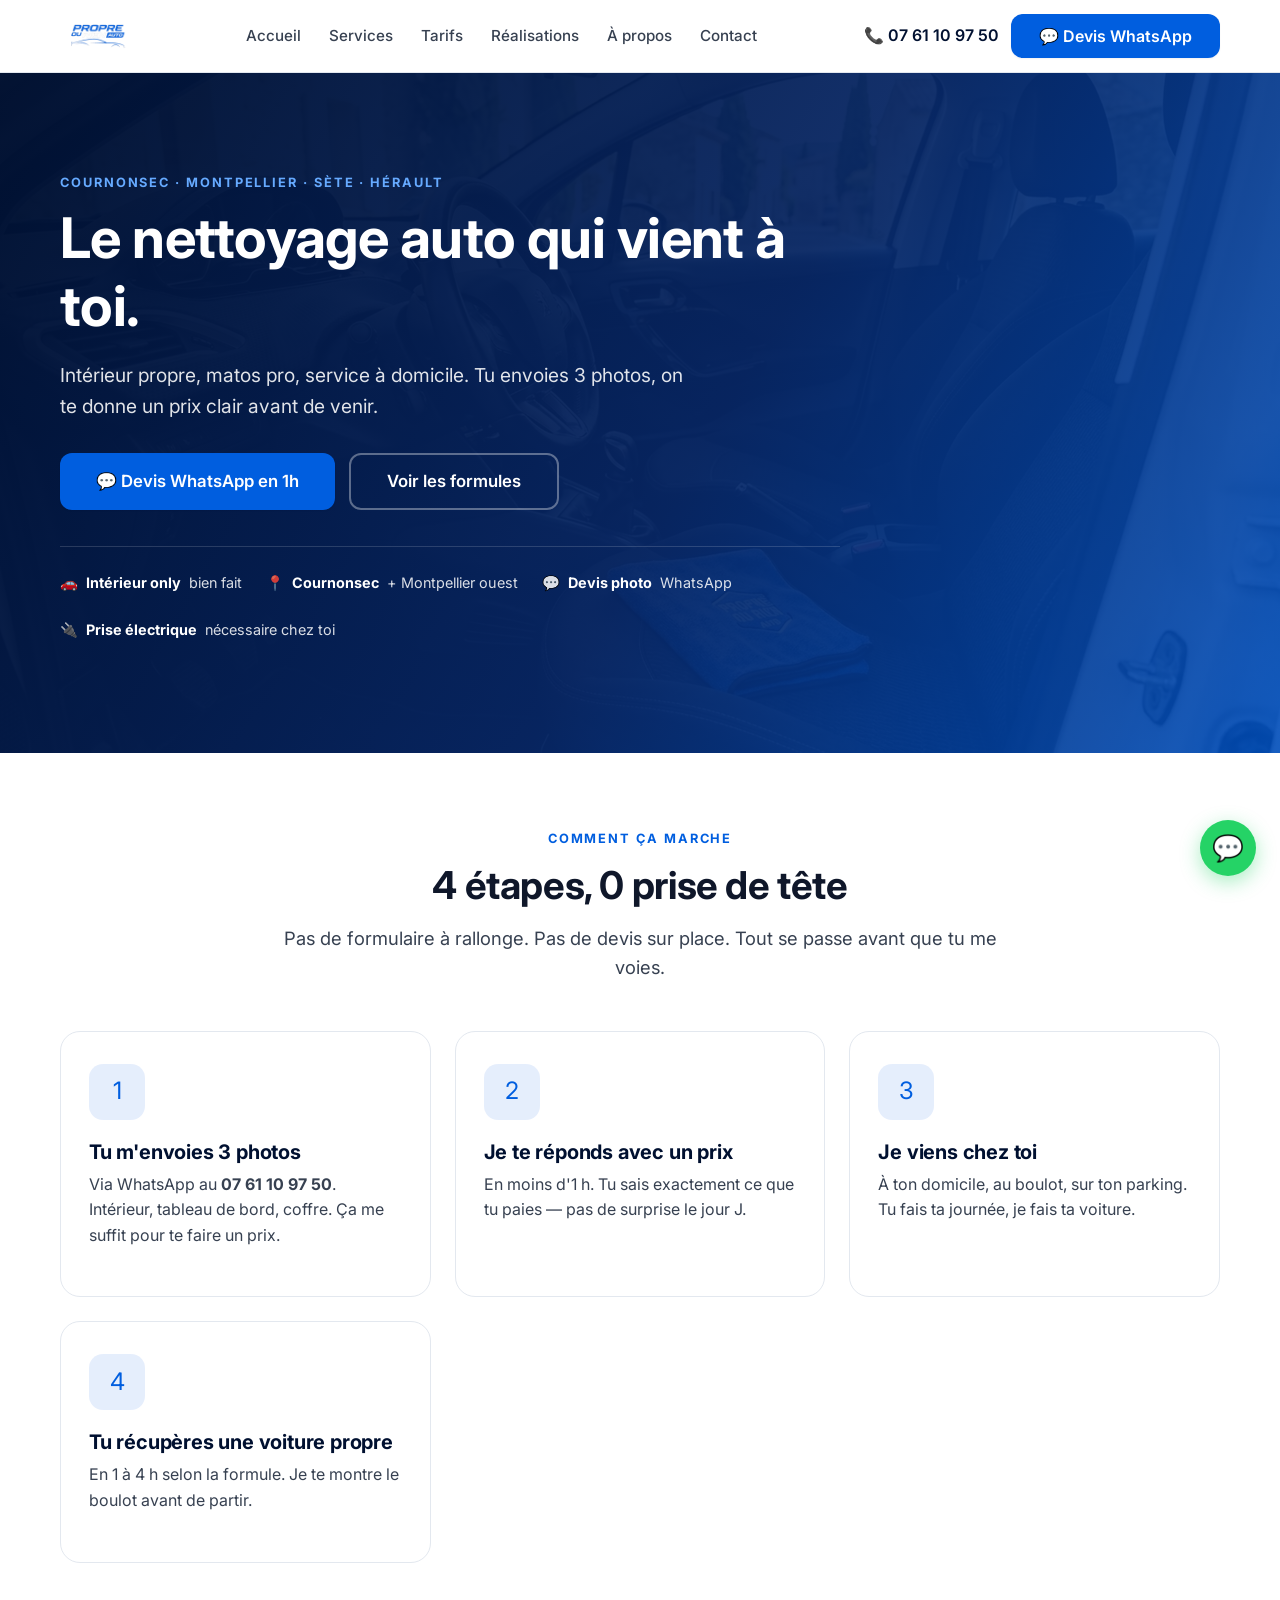
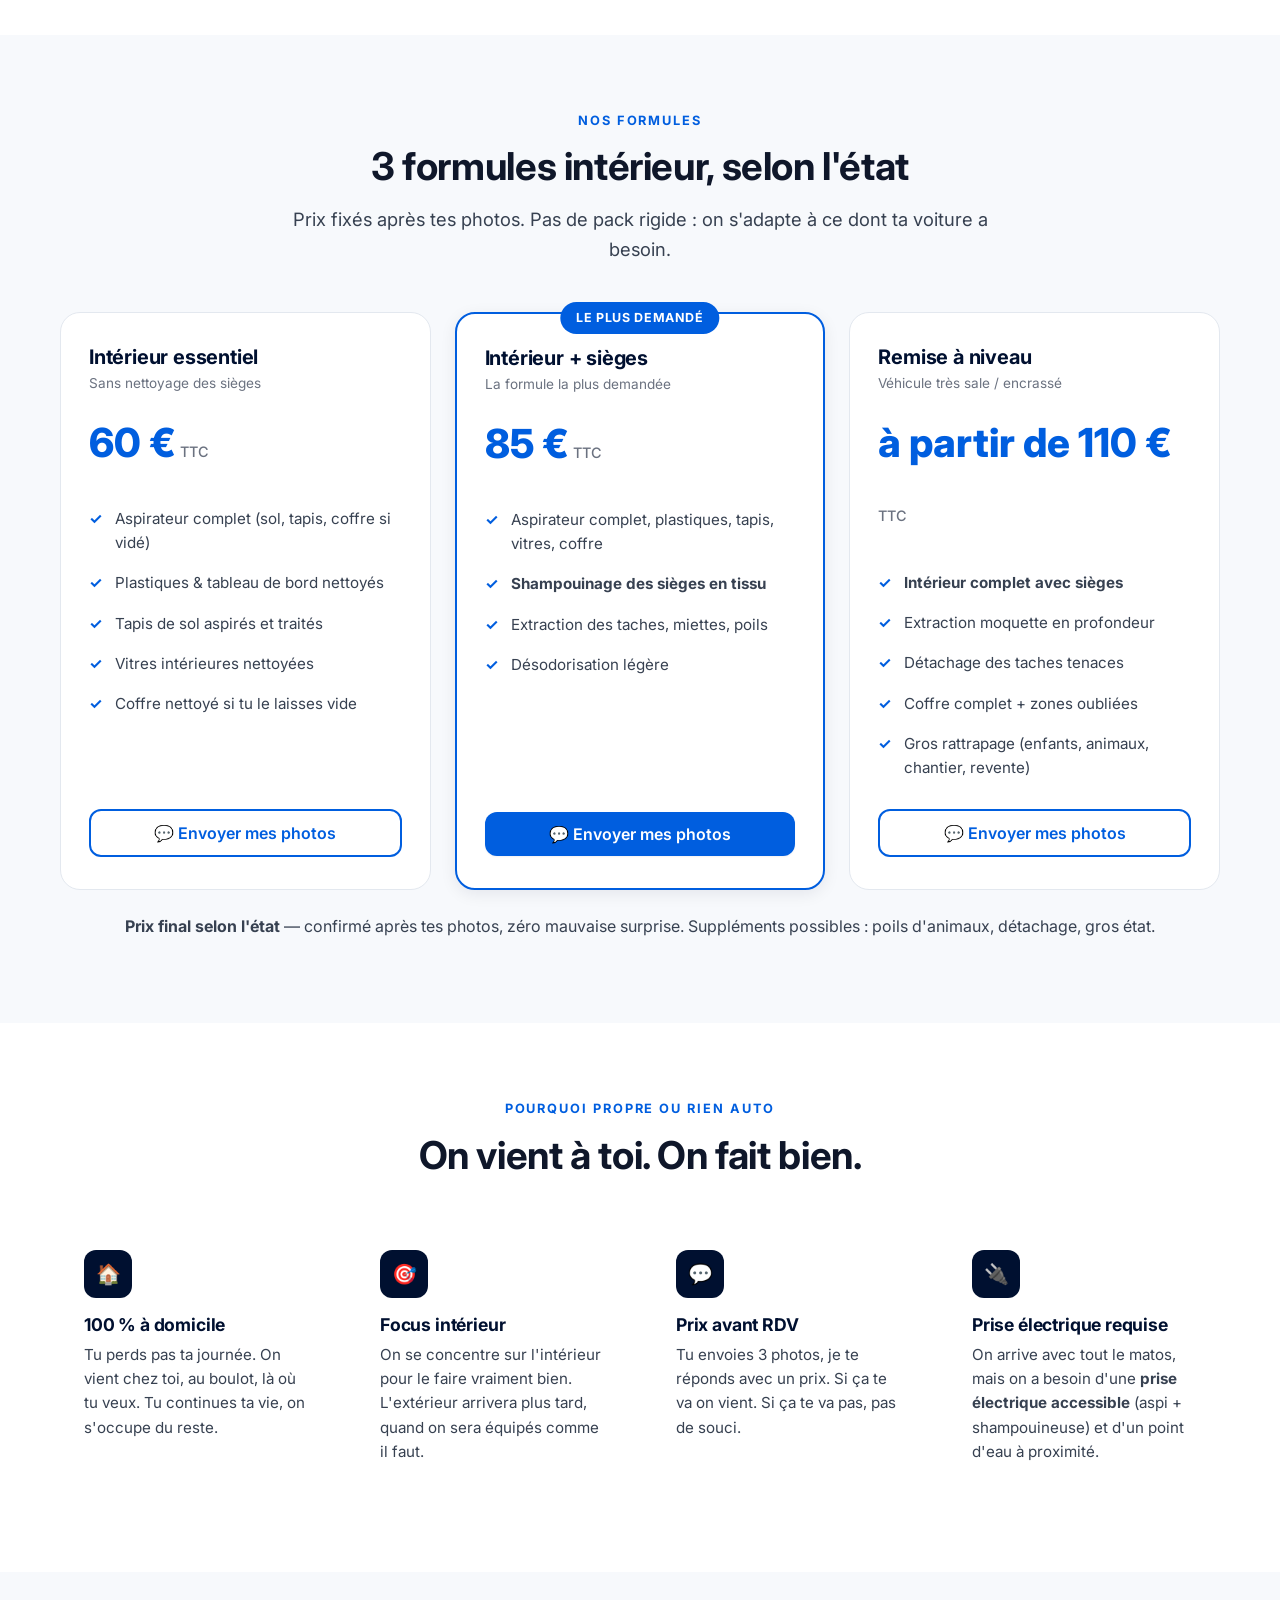
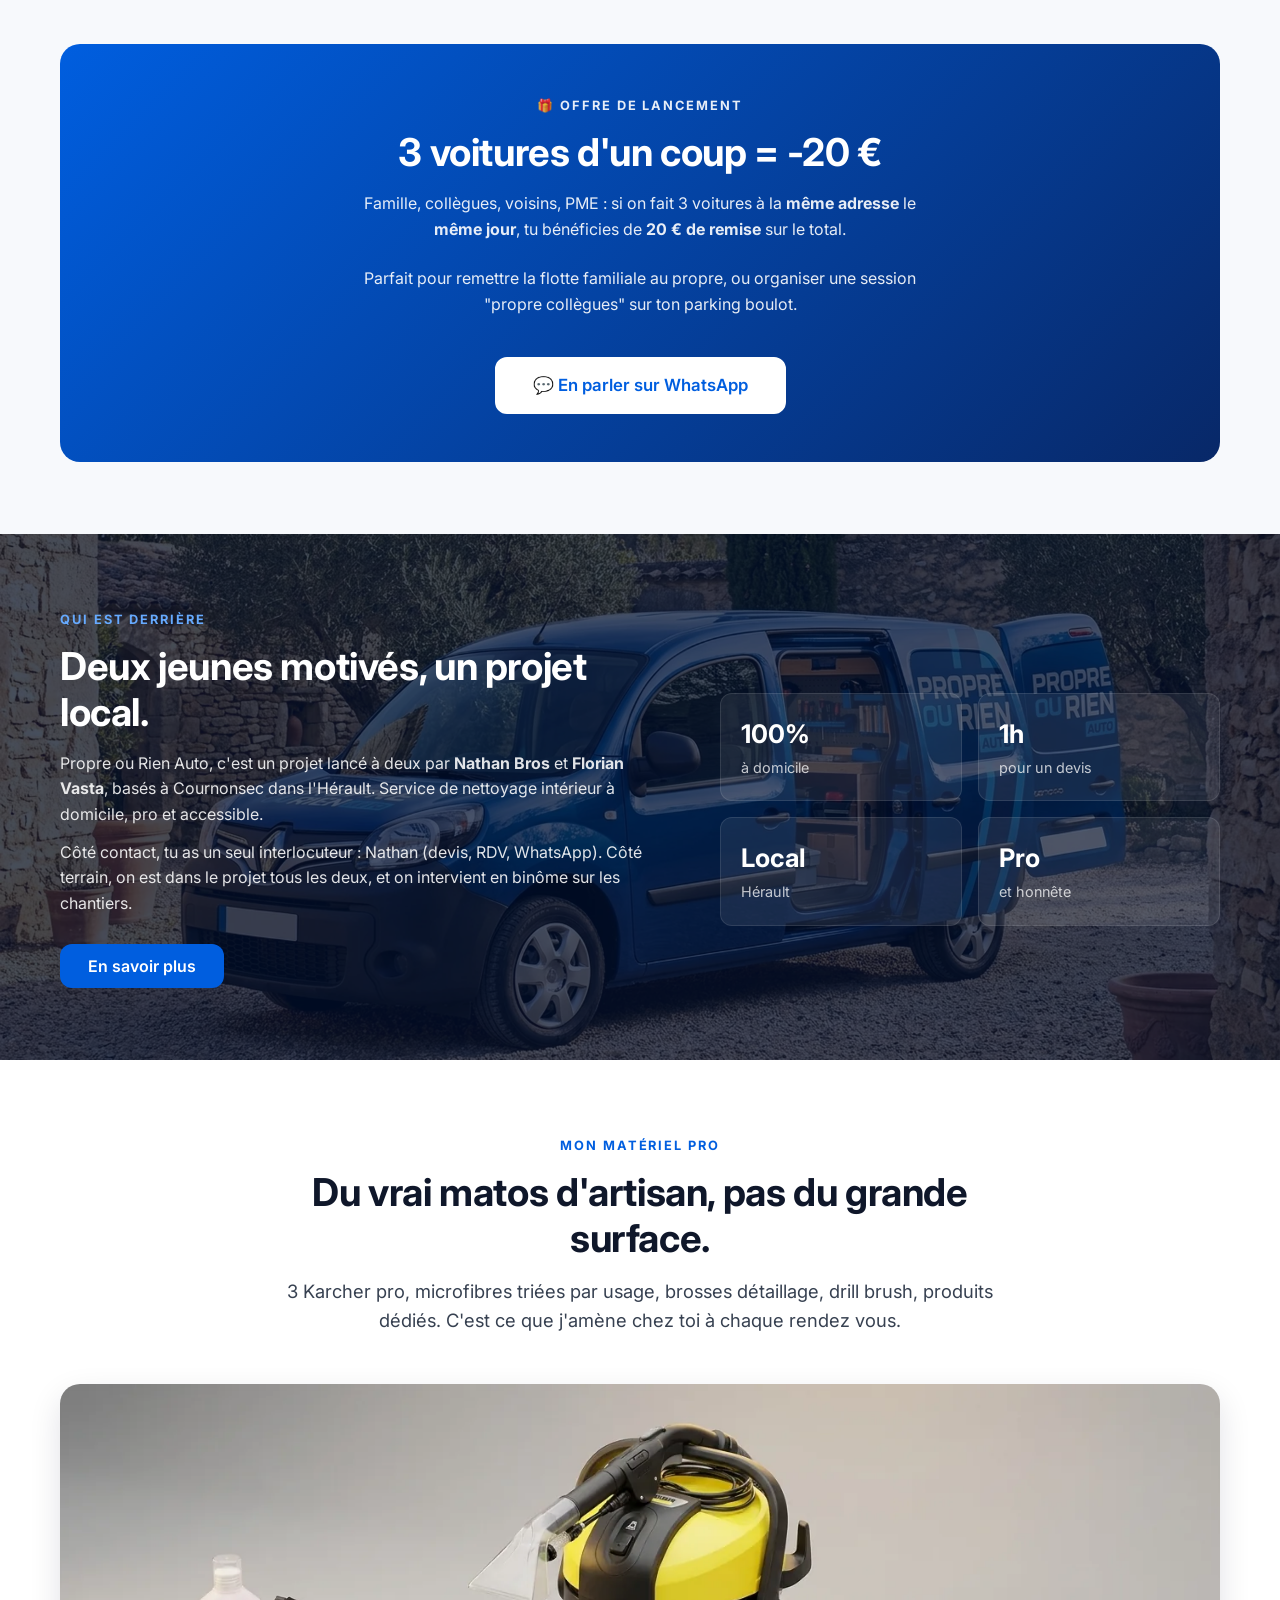
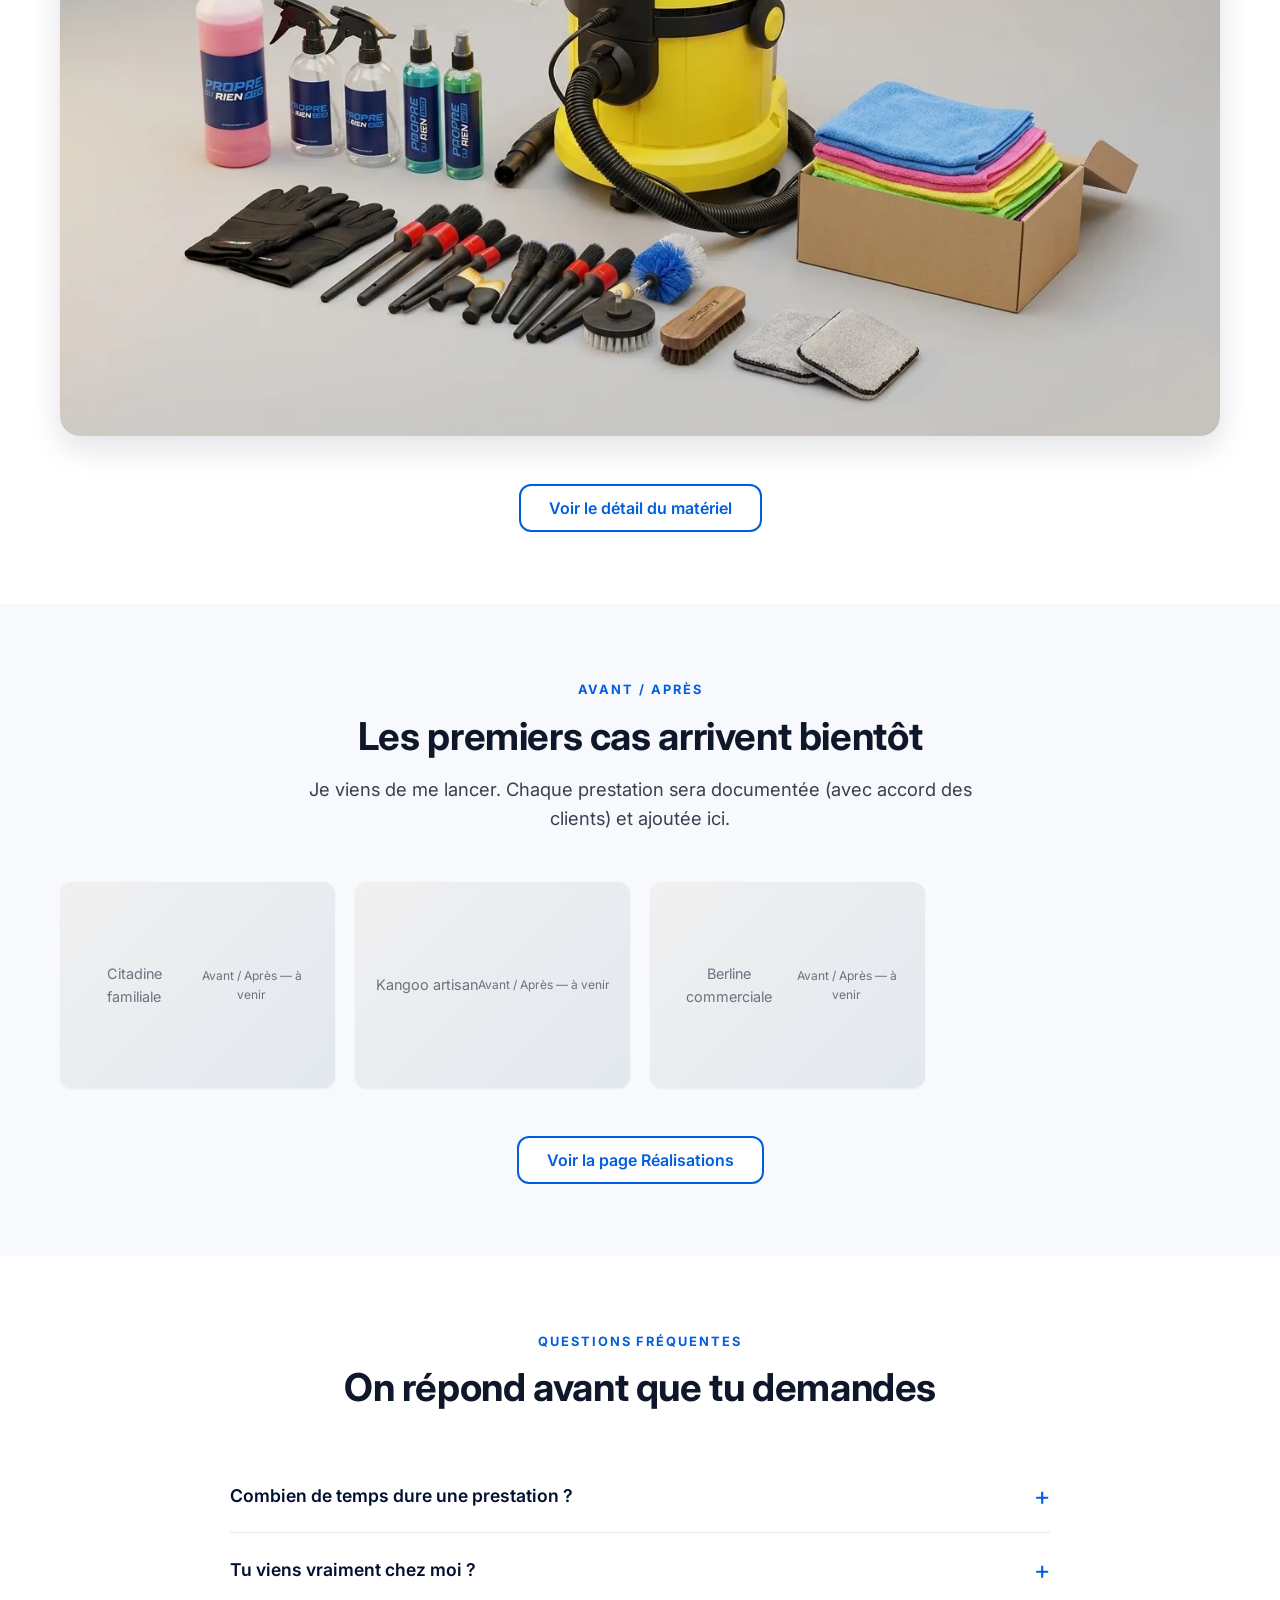
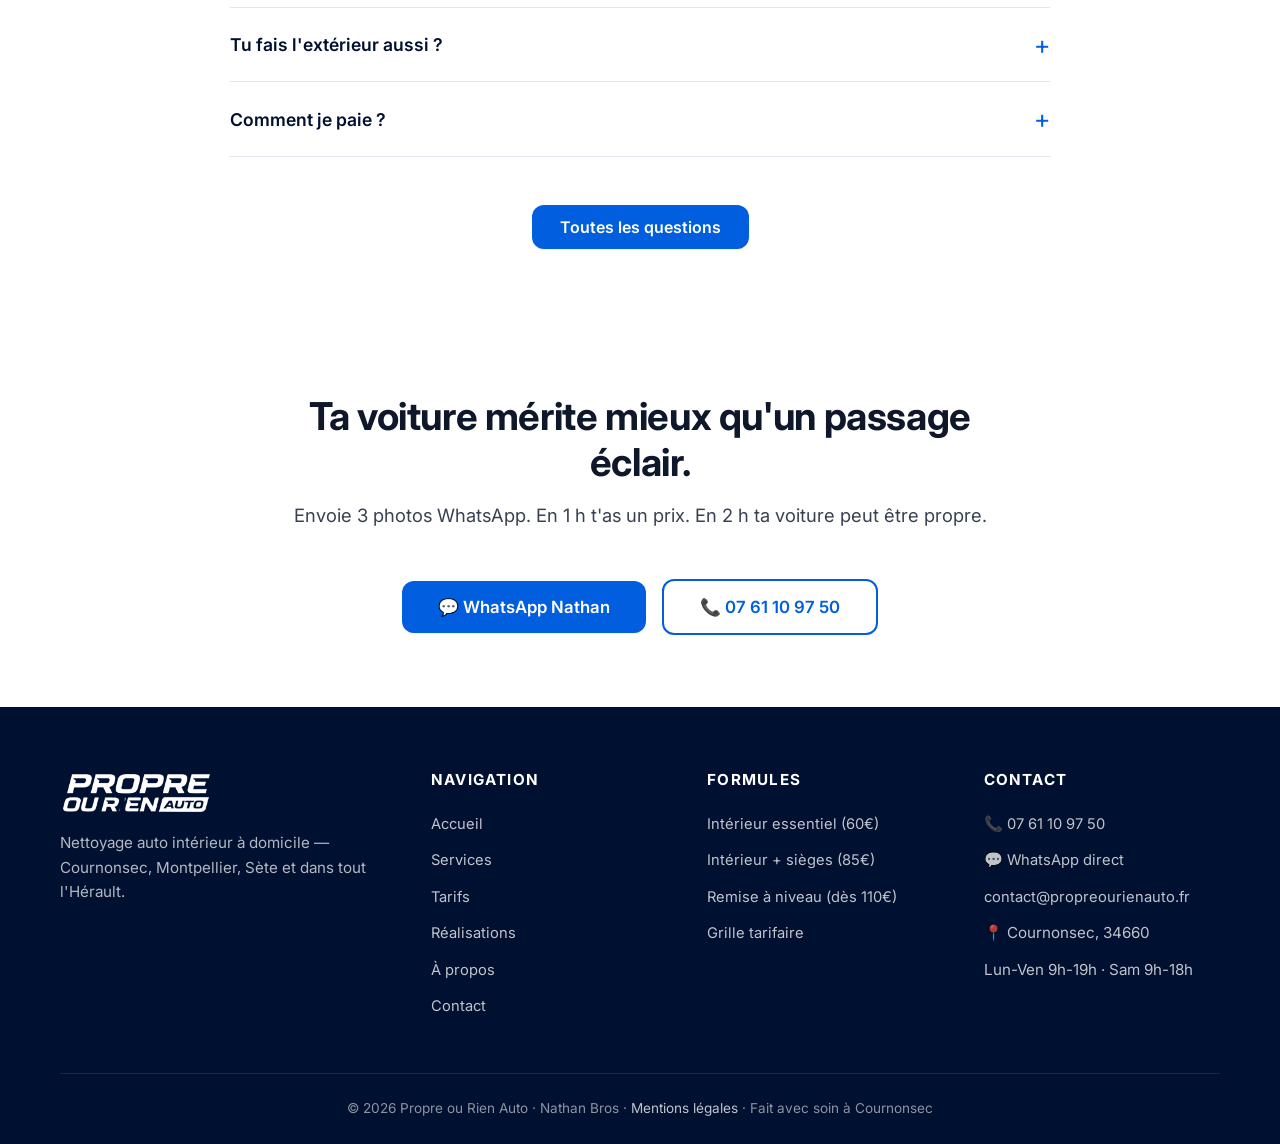
==== index.html @ 58a5fe44 "feat(materiel): batch matériel pro Nathan + 2 stories TIER 7 - 7 photos studio matériel (Karcher x3 " ====
<!doctype html>
<html lang="fr">
<head>
  <meta charset="utf-8" />
  <meta name="viewport" content="width=device-width, initial-scale=1" />
  <title>Propre ou Rien Auto | Nettoyage auto à domicile · Cournonsec, Montpellier, Sète, Hérault</title>
  <meta name="description" content="Nettoyage auto intérieur à domicile à Cournonsec, Montpellier, Sète et dans tout l'Hérault. Devis WhatsApp en 1h, prix clair avant RDV." />
  <meta name="keywords" content="nettoyage auto à domicile Montpellier, nettoyage voiture Cournonsec, nettoyage intérieur voiture Hérault, pressing auto Montpellier 34, detailing intérieur domicile" />
  <meta name="robots" content="index, follow, max-image-preview:large, max-snippet:-1" />
  <meta name="theme-color" content="#005EDF" />

  <meta property="og:title" content="Propre ou Rien Auto — Le nettoyage auto qui vient à toi | Montpellier & Hérault" />
  <meta property="og:description" content="Nettoyage intérieur pro à domicile. Devis WhatsApp en 1h. Cournonsec, Montpellier, Sète, Hérault." />
  <meta property="og:type" content="website" />
  <meta property="og:url" content="https://propreourienauto.fr" />
  <meta property="og:locale" content="fr_FR" />
  <meta property="og:site_name" content="Propre ou Rien Auto" />
  <meta property="og:image" content="https://propreourienauto.fr/assets/img/hero-01-interieur.jpg" />
  <meta property="og:image:width" content="1920" />
  <meta property="og:image:height" content="1080" />
  <meta name="twitter:card" content="summary_large_image" />

  <link rel="canonical" href="https://propreourienauto.fr/" />
  <link rel="icon" type="image/x-icon" href="/assets/favicon/favicon.ico" />
  <link rel="icon" type="image/png" sizes="32x32" href="/assets/favicon/favicon-32x32.png" />
  <link rel="icon" type="image/png" sizes="192x192" href="/assets/favicon/favicon-192x192.png" />
  <link rel="apple-touch-icon" sizes="180x180" href="/assets/favicon/apple-touch-icon.png" />
  <link rel="preconnect" href="https://fonts.googleapis.com">
  <link rel="preconnect" href="https://fonts.gstatic.com" crossorigin>
  <link href="https://fonts.googleapis.com/css2?family=Inter:wght@400;500;600;700;800&display=swap" rel="stylesheet">
  <link rel="stylesheet" href="/assets/css/styles.css" />

  <script type="application/ld+json">
  {
    "@context": "https://schema.org",
    "@type": "AutomotiveBusiness",
    "@id": "https://propreourienauto.fr/#business",
    "name": "Propre ou Rien Auto",
    "alternateName": "PORA",
    "description": "Nettoyage automobile intérieur à domicile à Cournonsec, Montpellier, Sète et dans tout l'Hérault. Service mobile : on vient chez le client.",
    "url": "https://propreourienauto.fr",
    "image": "https://propreourienauto.fr/assets/img/hero-01-interieur.jpg",
    "logo": "https://propreourienauto.fr/assets/logo/logo-light.png",
    "telephone": "+33761109750",
    "email": "contact@propreourienauto.fr",
    "founder": [
      {
        "@type": "Person",
        "name": "Nathan Bros",
        "jobTitle": "Gérant, contact unique"
      },
      {
        "@type": "Person",
        "name": "Florian Vasta",
        "jobTitle": "Co-fondateur, terrain"
      }
    ],
    "address": {
      "@type": "PostalAddress",
      "addressLocality": "Cournonsec",
      "postalCode": "34660",
      "addressRegion": "Hérault",
      "addressCountry": "FR"
    },
    "geo": { "@type": "GeoCoordinates", "latitude": 43.5633, "longitude": 3.7353 },
    "areaServed": [
      { "@type": "City", "name": "Cournonsec" },
      { "@type": "City", "name": "Montpellier" },
      { "@type": "City", "name": "Fabrègues" },
      { "@type": "City", "name": "Pignan" },
      { "@type": "City", "name": "Cournonterral" },
      { "@type": "City", "name": "Lavérune" },
      { "@type": "City", "name": "Saint-Jean-de-Védas" },
      { "@type": "City", "name": "Lattes" },
      { "@type": "City", "name": "Pérols" },
      { "@type": "City", "name": "Palavas-les-Flots" },
      { "@type": "City", "name": "Villeneuve-lès-Maguelone" },
      { "@type": "City", "name": "Sète" },
      { "@type": "City", "name": "Frontignan" },
      { "@type": "City", "name": "Mèze" },
      { "@type": "AdministrativeArea", "name": "Hérault" }
    ],
    "openingHoursSpecification": [
      { "@type": "OpeningHoursSpecification", "dayOfWeek": ["Monday","Tuesday","Wednesday","Thursday","Friday"], "opens": "09:00", "closes": "19:00" },
      { "@type": "OpeningHoursSpecification", "dayOfWeek": ["Saturday"], "opens": "09:00", "closes": "18:00" }
    ],
    "priceRange": "€€",
    "hasOfferCatalog": {
      "@type": "OfferCatalog",
      "name": "Formules de nettoyage automobile intérieur",
      "itemListElement": [
        { "@type": "Offer", "itemOffered": { "@type": "Service", "name": "Intérieur essentiel", "description": "Aspirateur complet, plastiques, tapis de sol aspirés et traités, tableau de bord, vitres intérieures, coffre si vidé. Sans nettoyage des sièges." }, "price": "60", "priceCurrency": "EUR" },
        { "@type": "Offer", "itemOffered": { "@type": "Service", "name": "Intérieur + sièges", "description": "Intérieur complet avec shampouinage des sièges en tissu (extraction des taches, miettes, poils)." }, "price": "85", "priceCurrency": "EUR" },
        { "@type": "Offer", "itemOffered": { "@type": "Service", "name": "Remise à niveau", "description": "Intérieur complet avec sièges, plus gros rattrapage : extraction moquette profonde, détachage, coffre complet. Pour véhicule très sale ou très encrassé." }, "priceRange": "110-120", "priceCurrency": "EUR" }
      ]
    }
  }
  </script>
</head>
<body>

<header class="site-header">
  <div class="container">
    <nav class="nav" aria-label="Navigation principale">
      <a href="/" class="nav-logo" aria-label="Propre ou Rien Auto — Accueil">
        <img src="/assets/logo/logo-menu.png" alt="Propre ou Rien Auto" width="220" height="63" />
      </a>
      <ul class="nav-links">
        <li><a href="/">Accueil</a></li>
        <li><a href="/services.html">Services</a></li>
        <li><a href="/tarifs.html">Tarifs</a></li>
        <li><a href="/realisations.html">Réalisations</a></li>
        <li><a href="/a-propos.html">À propos</a></li>
        <li><a href="/contact.html">Contact</a></li>
      </ul>
      <div class="nav-cta">
        <a href="tel:+33761109750" class="nav-tel" aria-label="Appeler Nathan">📞 07 61 10 97 50</a>
        <a href="https://wa.me/33761109750?text=Salut%20Nathan%2C%20je%20voudrais%20un%20devis%20pour%20ma%20voiture.%20Je%20t%27envoie%203%20photos%20%3A" class="btn btn-primary">💬 Devis WhatsApp</a>
      </div>
      <button class="nav-toggle" aria-label="Menu" aria-expanded="false"><span></span></button>
    </nav>
  </div>
</header>

<main>
  <!-- Hero -->
  <section class="hero">
    <div class="container">
      <div class="hero-content">
        <span class="eyebrow" style="color: #66aaff;">Cournonsec · Montpellier · Sète · Hérault</span>
        <h1>Le nettoyage auto qui vient à toi.</h1>
        <p class="hero-lead">
          Intérieur propre, matos pro, service à domicile. Tu envoies 3 photos, on te donne un prix clair avant de venir.
        </p>
        <div class="hero-actions">
          <a href="https://wa.me/33761109750?text=Salut%20Nathan%2C%20je%20voudrais%20un%20devis%20pour%20ma%20voiture.%20Je%20t%27envoie%203%20photos%20%3A" class="btn btn-primary btn-lg">💬 Devis WhatsApp en 1h</a>
          <a href="/services.html" class="btn btn-ghost btn-lg">Voir les formules</a>
        </div>
        <div class="hero-trust">
          <span>🚗 <strong>Intérieur only</strong> bien fait</span>
          <span>📍 <strong>Cournonsec</strong> + Montpellier ouest</span>
          <span>💬 <strong>Devis photo</strong> WhatsApp</span>
          <span>🔌 <strong>Prise électrique</strong> nécessaire chez toi</span>
        </div>
      </div>
    </div>
  </section>

  <!-- Comment ça marche -->
  <section class="section">
    <div class="container">
      <div class="section-header">
        <span class="eyebrow">Comment ça marche</span>
        <h2>4 étapes, 0 prise de tête</h2>
        <p class="lead">Pas de formulaire à rallonge. Pas de devis sur place. Tout se passe avant que tu me voies.</p>
      </div>
      <div class="cards-grid">
        <article class="card">
          <div class="card-icon">1</div>
          <h3>Tu m'envoies 3 photos</h3>
          <p>Via WhatsApp au <strong>07 61 10 97 50</strong>. Intérieur, tableau de bord, coffre. Ça me suffit pour te faire un prix.</p>
        </article>
        <article class="card">
          <div class="card-icon">2</div>
          <h3>Je te réponds avec un prix</h3>
          <p>En moins d'1 h. Tu sais exactement ce que tu paies — pas de surprise le jour J.</p>
        </article>
        <article class="card">
          <div class="card-icon">3</div>
          <h3>Je viens chez toi</h3>
          <p>À ton domicile, au boulot, sur ton parking. Tu fais ta journée, je fais ta voiture.</p>
        </article>
        <article class="card">
          <div class="card-icon">4</div>
          <h3>Tu récupères une voiture propre</h3>
          <p>En 1 à 4 h selon la formule. Je te montre le boulot avant de partir.</p>
        </article>
      </div>
    </div>
  </section>

  <!-- Services -->
  <section class="section bg-gray">
    <div class="container">
      <div class="section-header">
        <span class="eyebrow">Nos formules</span>
        <h2>3 formules intérieur, selon l'état</h2>
        <p class="lead">Prix fixés après tes photos. Pas de pack rigide : on s'adapte à ce dont ta voiture a besoin.</p>
      </div>
      <div class="pricing-grid">
        <article class="price-card">
          <h3>Intérieur essentiel</h3>
          <p class="price-duration">Sans nettoyage des sièges</p>
          <div class="price">60 €<small> TTC</small></div>
          <ul>
            <li>Aspirateur complet (sol, tapis, coffre si vidé)</li>
            <li>Plastiques &amp; tableau de bord nettoyés</li>
            <li>Tapis de sol aspirés et traités</li>
            <li>Vitres intérieures nettoyées</li>
            <li>Coffre nettoyé si tu le laisses vide</li>
          </ul>
          <a href="https://wa.me/33761109750?text=Salut%20Nathan%2C%20je%20veux%20un%20devis%20Int%C3%A9rieur%20essentiel%20%2860%E2%82%AC%29.%20Voici%203%20photos%20%3A" class="btn btn-secondary">💬 Envoyer mes photos</a>
        </article>
        <article class="price-card popular">
          <h3>Intérieur + sièges</h3>
          <p class="price-duration">La formule la plus demandée</p>
          <div class="price">85 €<small> TTC</small></div>
          <ul>
            <li>Aspirateur complet, plastiques, tapis, vitres, coffre</li>
            <li><strong>Shampouinage des sièges en tissu</strong></li>
            <li>Extraction des taches, miettes, poils</li>
            <li>Désodorisation légère</li>
          </ul>
          <a href="https://wa.me/33761109750?text=Salut%20Nathan%2C%20je%20veux%20un%20devis%20Int%C3%A9rieur%20%2B%20si%C3%A8ges%20%2885%E2%82%AC%29.%20Voici%203%20photos%20%3A" class="btn btn-primary">💬 Envoyer mes photos</a>
        </article>
        <article class="price-card">
          <h3>Remise à niveau</h3>
          <p class="price-duration">Véhicule très sale / encrassé</p>
          <div class="price">à partir de 110 €<small> TTC</small></div>
          <ul>
            <li><strong>Intérieur complet avec sièges</strong></li>
            <li>Extraction moquette en profondeur</li>
            <li>Détachage des taches tenaces</li>
            <li>Coffre complet + zones oubliées</li>
            <li>Gros rattrapage (enfants, animaux, chantier, revente)</li>
          </ul>
          <a href="https://wa.me/33761109750?text=Salut%20Nathan%2C%20je%20veux%20un%20devis%20Remise%20%C3%A0%20niveau.%20Voici%203%20photos%20%3A" class="btn btn-secondary">💬 Envoyer mes photos</a>
        </article>
      </div>
      <p style="text-align: center; margin-top: 24px; color: var(--gray-700);">
        <strong>Prix final selon l'état</strong> — confirmé après tes photos, zéro mauvaise surprise. Suppléments possibles : poils d'animaux, détachage, gros état.
      </p>
    </div>
  </section>

  <!-- Pourquoi nous -->
  <section class="section">
    <div class="container">
      <div class="section-header">
        <span class="eyebrow">Pourquoi Propre ou Rien Auto</span>
        <h2>On vient à toi. On fait bien.</h2>
      </div>
      <div class="features-grid">
        <div class="feature">
          <div class="feature-icon">🏠</div>
          <h3>100 % à domicile</h3>
          <p>Tu perds pas ta journée. On vient chez toi, au boulot, là où tu veux. Tu continues ta vie, on s'occupe du reste.</p>
        </div>
        <div class="feature">
          <div class="feature-icon">🎯</div>
          <h3>Focus intérieur</h3>
          <p>On se concentre sur l'intérieur pour le faire vraiment bien. L'extérieur arrivera plus tard, quand on sera équipés comme il faut.</p>
        </div>
        <div class="feature">
          <div class="feature-icon">💬</div>
          <h3>Prix avant RDV</h3>
          <p>Tu envoies 3 photos, je te réponds avec un prix. Si ça te va on vient. Si ça te va pas, pas de souci.</p>
        </div>
        <div class="feature">
          <div class="feature-icon">🔌</div>
          <h3>Prise électrique requise</h3>
          <p>On arrive avec tout le matos, mais on a besoin d'une <strong>prise électrique accessible</strong> (aspi + shampouineuse) et d'un point d'eau à proximité.</p>
        </div>
      </div>
    </div>
  </section>

  <!-- Offre lancement -->
  <section class="section bg-gray">
    <div class="container">
      <div class="offer-banner">
        <span class="eyebrow" style="color: rgba(255,255,255,.9);">🎁 Offre de lancement</span>
        <h2>3 voitures d'un coup = -20 €</h2>
        <p>Famille, collègues, voisins, PME : si on fait 3 voitures à la <strong>même adresse</strong> le <strong>même jour</strong>, tu bénéficies de <strong>20 € de remise</strong> sur le total.</p>
        <p>Parfait pour remettre la flotte familiale au propre, ou organiser une session "propre collègues" sur ton parking boulot.</p>
        <a href="https://wa.me/33761109750?text=Salut%20Nathan%2C%20je%20voudrais%20profiter%20de%20l%27offre%203%20voitures%20%3D%20-20%E2%82%AC.%20Voici%20le%20contexte%20%3A" class="btn btn-secondary btn-lg" style="background: white; border-color: white; margin-top: 16px;">💬 En parler sur WhatsApp</a>
      </div>
    </div>
  </section>

  <!-- Qui est derrière -->
  <section class="section pro-section">
    <div class="container">
      <div class="pro-grid">
        <div>
          <span class="eyebrow" style="color: #66aaff;">Qui est derrière</span>
          <h2 style="color: white;">Deux jeunes motivés, un projet local.</h2>
          <p>Propre ou Rien Auto, c'est un projet lancé à deux par <strong>Nathan Bros</strong> et <strong>Florian Vasta</strong>, basés à Cournonsec dans l'Hérault. Service de nettoyage intérieur à domicile, pro et accessible.</p>
          <p>Côté contact, tu as un seul interlocuteur : Nathan (devis, RDV, WhatsApp). Côté terrain, on est dans le projet tous les deux, et on intervient en binôme sur les chantiers.</p>
          <a href="/a-propos.html" class="btn btn-primary" style="margin-top: 16px;">En savoir plus</a>
        </div>
        <div>
          <div class="pro-stats">
            <div class="pro-stat"><strong>100%</strong><span>à domicile</span></div>
            <div class="pro-stat"><strong>1h</strong><span>pour un devis</span></div>
            <div class="pro-stat"><strong>Local</strong><span>Hérault</span></div>
            <div class="pro-stat"><strong>Pro</strong><span>et honnête</span></div>
          </div>
        </div>
      </div>
    </div>
  </section>

  <!-- Mon matériel pro -->
  <section class="section" id="materiel">
    <div class="container">
      <div class="section-header">
        <span class="eyebrow">Mon matériel pro</span>
        <h2>Du vrai matos d'artisan, pas du grande surface.</h2>
        <p class="lead">3 Karcher pro, microfibres triées par usage, brosses détaillage, drill brush, produits dédiés. C'est ce que j'amène chez toi à chaque rendez vous.</p>
      </div>
      <div style="margin-top: 32px; border-radius: var(--radius-lg); overflow: hidden; box-shadow: var(--shadow-lg);">
        <picture>
          <source srcset="assets/img/materiel/site-materiel-branded.webp" type="image/webp" />
          <img src="assets/img/materiel/site-materiel-branded.jpg" alt="Matériel Propre ou Rien Auto, Karcher injecteur extracteur, microfibres et produits brandés" style="width: 100%; aspect-ratio: 16/9; object-fit: cover; display: block;" loading="lazy" />
        </picture>
      </div>
      <div class="text-center mt-48">
        <a href="/a-propos.html#materiel" class="btn btn-secondary">Voir le détail du matériel</a>
      </div>
    </div>
  </section>

  <!-- Réalisations teaser -->
  <section class="section bg-gray">
    <div class="container">
      <div class="section-header">
        <span class="eyebrow">Avant / Après</span>
        <h2>Les premiers cas arrivent bientôt</h2>
        <p class="lead">Je viens de me lancer. Chaque prestation sera documentée (avec accord des clients) et ajoutée ici.</p>
      </div>
      <div class="gallery-grid">
        <div class="gallery-item"><div class="gallery-placeholder">Citadine familiale<br><small>Avant / Après — à venir</small></div></div>
        <div class="gallery-item"><div class="gallery-placeholder">Kangoo artisan<br><small>Avant / Après — à venir</small></div></div>
        <div class="gallery-item"><div class="gallery-placeholder">Berline commerciale<br><small>Avant / Après — à venir</small></div></div>
      </div>
      <div class="text-center mt-48">
        <a href="/realisations.html" class="btn btn-secondary">Voir la page Réalisations</a>
      </div>
    </div>
  </section>

  <!-- FAQ courte -->
  <section class="section">
    <div class="container">
      <div class="section-header">
        <span class="eyebrow">Questions fréquentes</span>
        <h2>On répond avant que tu demandes</h2>
      </div>
      <div class="faq-list">
        <div class="faq-item">
          <button class="faq-question" aria-expanded="false">Combien de temps dure une prestation ?</button>
          <div class="faq-answer"><div class="faq-answer-inner">Variable selon la formule et l'état de ta voiture. On te précise au moment du devis, prévois une demi-matinée ou demi-après-midi.</div></div>
        </div>
        <div class="faq-item">
          <button class="faq-question" aria-expanded="false">Tu viens vraiment chez moi ?</button>
          <div class="faq-answer"><div class="faq-answer-inner">Oui, c'est la base. Chez toi, au boulot, sur ton parking. J'ai juste besoin d'une prise électrique et d'un point d'eau à proximité.</div></div>
        </div>
        <div class="faq-item">
          <button class="faq-question" aria-expanded="false">Tu fais l'extérieur aussi ?</button>
          <div class="faq-answer"><div class="faq-answer-inner">Pas encore. Je suis focus intérieur pour bien maîtriser. L'extérieur arrive dans 3-6 mois avec le bon matos.</div></div>
        </div>
        <div class="faq-item">
          <button class="faq-question" aria-expanded="false">Comment je paie ?</button>
          <div class="faq-answer"><div class="faq-answer-inner">Espèces, CB (terminal mobile), virement. Facture disponible pour les pros.</div></div>
        </div>
      </div>
      <div class="text-center mt-48">
        <a href="/contact.html" class="btn btn-primary">Toutes les questions</a>
      </div>
    </div>
  </section>

  <!-- CTA final -->
  <section class="section">
    <div class="container">
      <div class="section-header">
        <h2>Ta voiture mérite mieux qu'un passage éclair.</h2>
        <p class="lead">Envoie 3 photos WhatsApp. En 1 h t'as un prix. En 2 h ta voiture peut être propre.</p>
      </div>
      <div class="text-center" style="margin-top: 32px;">
        <a href="https://wa.me/33761109750?text=Salut%20Nathan%2C%20je%20voudrais%20un%20devis%20pour%20ma%20voiture.%20Je%20t%27envoie%203%20photos%20%3A" class="btn btn-primary btn-lg" style="margin-right: 12px;">💬 WhatsApp Nathan</a>
        <a href="tel:+33761109750" class="btn btn-secondary btn-lg">📞 07 61 10 97 50</a>
      </div>
    </div>
  </section>
</main>

<footer class="site-footer">
  <div class="container">
    <div class="footer-grid">
      <div class="footer-brand">
        <img src="/assets/logo/logo-dark.png" alt="Propre ou Rien Auto" />
        <p>Nettoyage auto intérieur à domicile — Cournonsec, Montpellier, Sète et dans tout l'Hérault.</p>
      </div>
      <div class="footer-col">
        <h4>Navigation</h4>
        <ul>
          <li><a href="/">Accueil</a></li>
          <li><a href="/services.html">Services</a></li>
          <li><a href="/tarifs.html">Tarifs</a></li>
          <li><a href="/realisations.html">Réalisations</a></li>
          <li><a href="/a-propos.html">À propos</a></li>
          <li><a href="/contact.html">Contact</a></li>
        </ul>
      </div>
      <div class="footer-col">
        <h4>Formules</h4>
        <ul>
          <li><a href="services.html#base">Intérieur essentiel (60€)</a></li>
          <li><a href="services.html#siege">Intérieur + sièges (85€)</a></li>
          <li><a href="services.html#remise">Remise à niveau (dès 110€)</a></li>
          <li><a href="/tarifs.html">Grille tarifaire</a></li>
        </ul>
      </div>
      <div class="footer-col">
        <h4>Contact</h4>
        <ul>
          <li>📞 <a href="tel:+33761109750">07 61 10 97 50</a></li>
          <li>💬 <a href="https://wa.me/33761109750">WhatsApp direct</a></li>
          <li><a href="mailto:contact@propreourienauto.fr">contact@propreourienauto.fr</a></li>
          <li>📍 Cournonsec, 34660</li>
          <li>Lun-Ven 9h-19h · Sam 9h-18h</li>
        </ul>
      </div>
    </div>
    <div class="footer-bottom">
      © 2026 Propre ou Rien Auto · Nathan Bros · <a href="/mentions-legales.html">Mentions légales</a> · Fait avec soin à Cournonsec
    </div>
  </div>
</footer>

<a href="https://wa.me/33761109750?text=Salut%20Nathan%2C%20je%20voudrais%20un%20devis%20pour%20ma%20voiture.%20Je%20t%27envoie%203%20photos%20%3A" class="wa-float" aria-label="WhatsApp Nathan">💬</a>

<script src="/assets/js/main.js" defer></script>
</body>
</html>
---- assets/css/styles.css ----
/* ==========================================================================
   PORA — Propre ou Rien Auto — Styles
   Charte : #005EDF (Blue) / #001030 (Navy Deep) / #082868 (Navy Accent)
   ========================================================================== */

:root {
  --blue: #005EDF;
  --blue-dark: #0049b3;
  --navy-deep: #001030;
  --navy-accent: #082868;
  --white: #ffffff;
  --black: #0B0B0B;
  --gray-50: #f7f9fc;
  --gray-100: #F0F0F0;
  --gray-200: #e3e8ef;
  --gray-500: #6b7280;
  --gray-700: #374151;
  --gray-900: #0f172a;
  --metal: #8A94A3;
  --success: #10b981;
  --radius: 12px;
  --radius-lg: 20px;
  --shadow-sm: 0 1px 2px rgba(0, 16, 48, .06);
  --shadow: 0 4px 16px rgba(0, 16, 48, .08);
  --shadow-lg: 0 12px 32px rgba(0, 16, 48, .12);
  --container: 1200px;
  --font-body: "Inter", system-ui, -apple-system, "Segoe UI", Roboto, sans-serif;
  --font-heading: "Inter", system-ui, -apple-system, "Segoe UI", Roboto, sans-serif;
  --transition: .25s cubic-bezier(.4, 0, .2, 1);
}

* { box-sizing: border-box; margin: 0; padding: 0; }
html { scroll-behavior: smooth; }
body {
  font-family: var(--font-body);
  font-size: 16px;
  line-height: 1.6;
  color: var(--gray-900);
  background: var(--white);
  -webkit-font-smoothing: antialiased;
}
img, picture, svg { max-width: 100%; height: auto; display: block; }
a { color: var(--blue); text-decoration: none; transition: color var(--transition); }
a:hover { color: var(--blue-dark); }
ul { list-style: none; }
button { font-family: inherit; cursor: pointer; border: 0; background: none; }

/* Layout */
.container { width: 100%; max-width: var(--container); margin: 0 auto; padding: 0 20px; }
.section { padding: 72px 0; }
.section-sm { padding: 48px 0; }
@media (max-width: 768px) { .section { padding: 48px 0; } }

/* Headings */
h1, h2, h3, h4 { font-family: var(--font-heading); font-weight: 700; line-height: 1.2; letter-spacing: -0.01em; color: var(--gray-900); }
h1 { font-size: clamp(2rem, 5vw, 3.5rem); }
h2 { font-size: clamp(1.6rem, 3.5vw, 2.4rem); margin-bottom: 16px; }
h3 { font-size: 1.25rem; margin-bottom: 8px; }
h4 { font-size: 1.05rem; }
p { margin-bottom: 12px; }
.lead { font-size: 1.15rem; color: var(--gray-700); }
.eyebrow {
  display: inline-block; font-size: .8rem; font-weight: 700;
  letter-spacing: .15em; text-transform: uppercase; color: var(--blue);
  margin-bottom: 12px;
}
.section-header { text-align: center; max-width: 720px; margin: 0 auto 48px; }

/* Buttons */
.btn {
  display: inline-flex; align-items: center; justify-content: center;
  gap: 8px; padding: 14px 28px; border-radius: var(--radius);
  font-weight: 600; font-size: 1rem; line-height: 1;
  transition: all var(--transition); white-space: nowrap;
  text-align: center; cursor: pointer;
}
.btn-primary { background: var(--blue); color: var(--white); box-shadow: var(--shadow-sm); }
.btn-primary:hover { background: var(--blue-dark); color: var(--white); transform: translateY(-1px); box-shadow: var(--shadow); }
.btn-secondary { background: var(--white); color: var(--blue); border: 2px solid var(--blue); }
.btn-secondary:hover { background: var(--blue); color: var(--white); }
.btn-dark { background: var(--navy-deep); color: var(--white); }
.btn-dark:hover { background: var(--navy-accent); color: var(--white); }
.btn-ghost { background: transparent; color: var(--white); border: 2px solid rgba(255,255,255,.35); }
.btn-ghost:hover { background: var(--white); color: var(--navy-deep); border-color: var(--white); }
.btn-lg { padding: 18px 36px; font-size: 1.05rem; }

/* Header */
.site-header {
  position: sticky; top: 0; z-index: 50;
  background: rgba(255, 255, 255, .96);
  backdrop-filter: saturate(180%) blur(10px);
  -webkit-backdrop-filter: saturate(180%) blur(10px);
  border-bottom: 1px solid var(--gray-200);
}
.nav {
  display: flex; align-items: center; justify-content: space-between;
  height: 72px;
}
.nav-logo img { height: 44px; width: auto; }
.nav-links { display: flex; gap: 28px; align-items: center; }
.nav-links a { color: var(--gray-700); font-weight: 500; font-size: .95rem; }
.nav-links a:hover, .nav-links a.active { color: var(--blue); }
.nav-cta { display: flex; gap: 12px; align-items: center; }
.nav-tel { font-weight: 600; color: var(--navy-deep); }
.nav-toggle {
  display: none; width: 44px; height: 44px;
  align-items: center; justify-content: center; color: var(--navy-deep);
}
.nav-toggle span { width: 22px; height: 2px; background: currentColor; position: relative; transition: all var(--transition); }
.nav-toggle span::before, .nav-toggle span::after {
  content: ''; position: absolute; left: 0; width: 22px; height: 2px; background: currentColor; transition: all var(--transition);
}
.nav-toggle span::before { top: -7px; }
.nav-toggle span::after { top: 7px; }
@media (max-width: 960px) {
  .nav-links, .nav-cta .btn { display: none; }
  .nav-toggle { display: flex; }
  .nav.open .nav-links {
    display: flex; flex-direction: column;
    position: absolute; top: 72px; left: 0; right: 0;
    background: var(--white); padding: 16px 20px 24px;
    gap: 4px; box-shadow: var(--shadow);
  }
  .nav.open .nav-links a {
    padding: 14px 12px; border-radius: 8px; width: 100%;
  }
  .nav.open .nav-links a:hover { background: var(--gray-50); }
  .nav.open .nav-cta .btn { display: inline-flex; }
  .nav-tel { font-size: .9rem; }
}

/* Hero */
.hero {
  position: relative; background: var(--navy-deep); color: var(--white);
  padding: 96px 0 112px; overflow: hidden;
}
.hero-mark {
  position: absolute; top: 24px; right: 24px; z-index: 3;
  width: 64px; height: 64px; border-radius: 50%;
  background: rgba(255,255,255,.08);
  backdrop-filter: blur(8px); -webkit-backdrop-filter: blur(8px);
  border: 1px solid rgba(255,255,255,.18);
  display: flex; align-items: center; justify-content: center;
  transition: all var(--transition);
}
.hero-mark:hover { background: var(--blue); border-color: var(--blue); transform: scale(1.05); }
.hero-mark img { width: 40px; height: 40px; object-fit: contain; }
@media (max-width: 768px) { .hero-mark { width: 52px; height: 52px; top: 16px; right: 16px; } .hero-mark img { width: 32px; height: 32px; } }
.hero::before {
  content: ''; position: absolute; inset: 0;
  background-image: url('../img/site-hero-interieur.webp');
  background-size: cover; background-position: center;
  opacity: .38; z-index: 0; filter: saturate(1.1) contrast(1.05);
}
.hero::after {
  content: ''; position: absolute; inset: 0;
  background: linear-gradient(120deg, rgba(0,16,48,.96) 0%, rgba(8,40,104,.88) 55%, rgba(0,94,223,.72) 100%);
  z-index: 1;
}
.hero .container { position: relative; z-index: 2; }
.hero-content { max-width: 780px; }
.hero h1 { color: var(--white); margin-bottom: 20px; }
.hero-lead { font-size: 1.2rem; color: rgba(255,255,255,.88); margin-bottom: 32px; max-width: 640px; }
.hero-actions { display: flex; gap: 14px; flex-wrap: wrap; margin-bottom: 36px; }
.hero-trust {
  display: flex; gap: 24px; flex-wrap: wrap;
  padding-top: 24px; border-top: 1px solid rgba(255,255,255,.15);
  font-size: .9rem; color: rgba(255,255,255,.85);
}
.hero-trust span { display: inline-flex; align-items: center; gap: 8px; }
.hero-trust strong { color: var(--white); }

@media (max-width: 768px) {
  .hero { padding: 64px 0 80px; }
  .hero-lead { font-size: 1.05rem; }
  .hero::before { background-image: url('../img/site-hero-interieur-mobile.webp'); }
  .hero-actions .btn { width: 100%; }
}

/* Services cards */
.cards-grid {
  display: grid; grid-template-columns: repeat(auto-fit, minmax(280px, 1fr));
  gap: 24px;
}
.card {
  background: var(--white); border: 1px solid var(--gray-200);
  border-radius: var(--radius-lg); padding: 32px 28px;
  transition: all var(--transition);
  display: flex; flex-direction: column; height: 100%;
}
.card:hover { transform: translateY(-4px); box-shadow: var(--shadow-lg); border-color: var(--blue); }
.card-icon {
  width: 56px; height: 56px; border-radius: 14px;
  background: rgba(0, 94, 223, .1); color: var(--blue);
  display: flex; align-items: center; justify-content: center;
  font-size: 1.5rem; margin-bottom: 20px;
}
.card h3 { color: var(--navy-deep); }
.card p { color: var(--gray-700); margin-bottom: 16px; flex-grow: 1; }
.card-price {
  display: block; color: var(--blue); font-weight: 700;
  font-size: 1.25rem; margin-bottom: 8px;
}
.card-link {
  color: var(--blue); font-weight: 600; font-size: .95rem;
  display: inline-flex; align-items: center; gap: 6px;
  transition: gap var(--transition);
}
.card-link:hover { gap: 10px; }

/* Features */
.features-grid {
  display: grid; grid-template-columns: repeat(auto-fit, minmax(240px, 1fr));
  gap: 24px;
}
.feature { padding: 24px; }
.feature-icon {
  display: flex; align-items: center; justify-content: center;
  width: 48px; height: 48px; border-radius: 12px;
  background: var(--navy-deep); color: var(--white);
  margin-bottom: 16px; font-size: 1.25rem;
}
.feature h3 { color: var(--navy-deep); font-size: 1.1rem; }
.feature p { color: var(--gray-700); font-size: .95rem; }

/* Pro section */
.pro-section {
  background: var(--navy-deep); color: var(--white);
  position: relative; overflow: hidden;
}
.pro-section::before {
  content: ''; position: absolute; inset: 0;
  background-image: url('../img/site-pro-kangoo.webp');
  background-size: cover; background-position: center;
  opacity: .28;
}
.pro-section .container { position: relative; }
.pro-section h2 { color: var(--white); }
.pro-section p { color: rgba(255,255,255,.88); }
.pro-grid { display: grid; grid-template-columns: 1.1fr .9fr; gap: 48px; align-items: center; }
@media (max-width: 768px) { .pro-grid { grid-template-columns: 1fr; } }
.pro-stats { display: grid; grid-template-columns: repeat(2, 1fr); gap: 16px; margin-top: 24px; }
.pro-stat {
  background: rgba(255,255,255,.08); padding: 20px;
  border-radius: var(--radius); border: 1px solid rgba(255,255,255,.1);
}
.pro-stat strong { display: block; font-size: 1.6rem; color: var(--white); }
.pro-stat span { font-size: .9rem; color: rgba(255,255,255,.75); }

/* CTA Offer */
.offer-banner {
  background: linear-gradient(135deg, var(--blue) 0%, var(--navy-accent) 100%);
  color: var(--white); border-radius: var(--radius-lg);
  padding: 48px; text-align: center; position: relative; overflow: hidden;
}
.offer-banner h2 { color: var(--white); }
.offer-banner .price-old { text-decoration: line-through; opacity: .6; margin-right: 8px; }
.offer-banner .price-new { font-size: 2rem; font-weight: 800; }
.offer-banner p { color: rgba(255,255,255,.9); max-width: 560px; margin: 16px auto 24px; }

/* Pricing table */
.pricing-grid {
  display: grid; grid-template-columns: repeat(auto-fit, minmax(280px, 1fr));
  gap: 24px;
}
.price-card {
  background: var(--white); border: 1px solid var(--gray-200);
  border-radius: var(--radius-lg); padding: 32px 28px;
  display: flex; flex-direction: column;
}
.price-card.popular {
  border: 2px solid var(--blue); position: relative;
  box-shadow: var(--shadow);
}
.price-card.popular::before {
  content: 'Le plus demandé';
  position: absolute; top: -12px; left: 50%; transform: translateX(-50%);
  background: var(--blue); color: var(--white);
  padding: 6px 16px; font-size: .78rem; font-weight: 700;
  border-radius: 100px; letter-spacing: .05em; text-transform: uppercase;
}
.price-card h3 { color: var(--navy-deep); margin-bottom: 4px; }
.price-card .price-duration { font-size: .85rem; color: var(--gray-500); margin-bottom: 16px; }
.price-card .price { font-size: 2.5rem; color: var(--blue); font-weight: 800; margin-bottom: 4px; }
.price-card .price small { font-size: .9rem; color: var(--gray-500); font-weight: 500; }
.price-card ul { margin: 20px 0; flex-grow: 1; }
.price-card li {
  padding: 8px 0; color: var(--gray-700); font-size: .95rem;
  padding-left: 26px; position: relative;
}
.price-card li::before {
  content: '✓'; position: absolute; left: 0; top: 8px;
  color: var(--blue); font-weight: 700;
}

/* Gallery (avant/apres) */
.gallery-grid {
  display: grid; grid-template-columns: repeat(auto-fill, minmax(260px, 1fr));
  gap: 20px;
}
.gallery-item {
  border-radius: var(--radius); overflow: hidden;
  aspect-ratio: 4/3; background: var(--gray-100);
  box-shadow: var(--shadow-sm); position: relative;
}
.gallery-item img { width: 100%; height: 100%; object-fit: cover; }
.gallery-placeholder {
  display: flex; align-items: center; justify-content: center;
  height: 100%; color: var(--gray-500); font-size: .9rem; text-align: center;
  padding: 20px; background: linear-gradient(135deg, var(--gray-100), var(--gray-200));
}

/* FAQ */
.faq-list { max-width: 820px; margin: 0 auto; }
.faq-item {
  border-bottom: 1px solid var(--gray-200);
  padding: 20px 0;
}
.faq-question {
  display: flex; align-items: center; justify-content: space-between;
  width: 100%; text-align: left; font-size: 1.1rem; font-weight: 600;
  color: var(--navy-deep); padding: 4px 0;
}
.faq-question::after {
  content: '+'; font-size: 1.6rem; color: var(--blue);
  transition: transform var(--transition); line-height: 1; font-weight: 400;
}
.faq-item.open .faq-question::after { transform: rotate(45deg); }
.faq-answer {
  max-height: 0; overflow: hidden;
  transition: max-height var(--transition);
}
.faq-item.open .faq-answer { max-height: 500px; }
.faq-answer-inner { padding-top: 16px; color: var(--gray-700); }
.faq-answer-inner ul { padding-left: 20px; margin: 8px 0; }
.faq-answer-inner ul li { list-style: disc; padding: 3px 0; }

/* Contact form */
.contact-grid {
  display: grid; grid-template-columns: 1.1fr .9fr; gap: 48px;
}
@media (max-width: 860px) { .contact-grid { grid-template-columns: 1fr; } }
.form { display: grid; gap: 16px; }
.form-row { display: grid; grid-template-columns: 1fr 1fr; gap: 16px; }
@media (max-width: 640px) { .form-row { grid-template-columns: 1fr; } }
.form label { display: block; font-size: .9rem; font-weight: 600; color: var(--gray-700); margin-bottom: 6px; }
.form input, .form select, .form textarea {
  width: 100%; padding: 14px 16px; border: 1.5px solid var(--gray-200);
  border-radius: var(--radius); font-family: inherit; font-size: 1rem;
  background: var(--white); transition: border-color var(--transition);
  color: var(--gray-900);
}
.form textarea { resize: vertical; min-height: 120px; }
.form input:focus, .form select:focus, .form textarea:focus {
  outline: none; border-color: var(--blue);
  box-shadow: 0 0 0 3px rgba(0, 94, 223, .12);
}
.form-success {
  background: #e6f7ef; border: 1px solid var(--success);
  padding: 16px; border-radius: var(--radius); color: #05603a;
  display: none;
}
.form-success.show { display: block; }

.contact-info { padding: 0; }
.contact-info h3 { color: var(--navy-deep); margin-bottom: 4px; }
.contact-block {
  display: flex; gap: 16px; padding: 16px 0;
  border-bottom: 1px solid var(--gray-200);
}
.contact-block:last-child { border-bottom: 0; }
.contact-block-icon {
  width: 40px; height: 40px; border-radius: 10px;
  background: rgba(0, 94, 223, .1); color: var(--blue);
  display: flex; align-items: center; justify-content: center;
  font-size: 1.1rem; flex-shrink: 0;
}
.contact-block-content strong { display: block; color: var(--navy-deep); margin-bottom: 2px; }
.contact-block-content span, .contact-block-content a { color: var(--gray-700); font-size: .95rem; }

/* Zones */
.zones-list {
  display: flex; flex-wrap: wrap; gap: 8px;
  justify-content: center; max-width: 860px; margin: 24px auto 0;
}
.zone-tag {
  background: var(--white); color: var(--gray-700);
  padding: 8px 14px; border-radius: 100px; font-size: .9rem;
  border: 1px solid var(--gray-200); font-weight: 500;
}

/* Footer */
.site-footer {
  background: var(--navy-deep); color: rgba(255,255,255,.75);
  padding: 64px 0 24px; font-size: .95rem;
}
.footer-grid {
  display: grid; grid-template-columns: 1.4fr 1fr 1fr 1fr;
  gap: 40px; margin-bottom: 48px;
}
@media (max-width: 768px) { .footer-grid { grid-template-columns: 1fr 1fr; gap: 32px; } }
@media (max-width: 520px) { .footer-grid { grid-template-columns: 1fr; } }
.footer-brand img { height: 44px; margin-bottom: 16px; }
.footer-brand p { color: rgba(255,255,255,.7); max-width: 320px; }
.footer-col h4 { color: var(--white); font-size: .95rem; text-transform: uppercase; letter-spacing: .08em; margin-bottom: 16px; }
.footer-col ul li { padding: 6px 0; }
.footer-col a { color: rgba(255,255,255,.75); font-size: .92rem; }
.footer-col a:hover { color: var(--white); }
.footer-bottom {
  border-top: 1px solid rgba(255,255,255,.1);
  padding-top: 24px; text-align: center;
  font-size: .85rem; color: rgba(255,255,255,.55);
}
.footer-bottom a { color: rgba(255,255,255,.75); }

/* Utility */
.text-center { text-align: center; }
.mt-0 { margin-top: 0; }
.mt-24 { margin-top: 24px; }
.mt-48 { margin-top: 48px; }
.mb-0 { margin-bottom: 0; }
.bg-gray { background: var(--gray-50); }
.bg-navy { background: var(--navy-deep); color: var(--white); }
.bg-navy h2 { color: var(--white); }
.bg-navy .lead { color: rgba(255,255,255,.85); }

.two-col {
  display: grid; grid-template-columns: 1fr 1fr; gap: 48px; align-items: center;
}
@media (max-width: 860px) { .two-col { grid-template-columns: 1fr; } }

/* WhatsApp float */
.wa-float {
  position: fixed; bottom: 24px; right: 24px; z-index: 40;
  width: 56px; height: 56px; border-radius: 50%;
  background: #25D366; color: var(--white);
  display: flex; align-items: center; justify-content: center;
  box-shadow: 0 6px 20px rgba(37, 211, 102, .4);
  transition: all var(--transition); font-size: 1.6rem;
}
.wa-float:hover { transform: scale(1.06); color: var(--white); }

/* Page header (non-home pages) */
.page-header {
  background: var(--navy-deep); color: var(--white);
  padding: 72px 0 56px; position: relative; overflow: hidden;
}
.page-header::before {
  content: ''; position: absolute; inset: 0;
  background: radial-gradient(circle at 70% 30%, rgba(0, 94, 223, .3) 0%, transparent 60%);
}
.page-header .container { position: relative; }
.page-header h1 { color: var(--white); margin-bottom: 12px; }
.page-header p { color: rgba(255,255,255,.85); max-width: 640px; font-size: 1.1rem; }
.breadcrumb { font-size: .85rem; color: rgba(255,255,255,.6); margin-bottom: 16px; }
.breadcrumb a { color: rgba(255,255,255,.85); }

/* Tables */
.table-wrap { overflow-x: auto; border-radius: var(--radius); border: 1px solid var(--gray-200); }
.table { width: 100%; border-collapse: collapse; background: var(--white); }
.table th, .table td {
  padding: 14px 16px; text-align: left; border-bottom: 1px solid var(--gray-200);
}
.table th {
  background: var(--navy-deep); color: var(--white);
  font-weight: 600; font-size: .9rem; text-transform: uppercase; letter-spacing: .05em;
}
.table tr:last-child td { border-bottom: 0; }
.table tr:hover { background: var(--gray-50); }
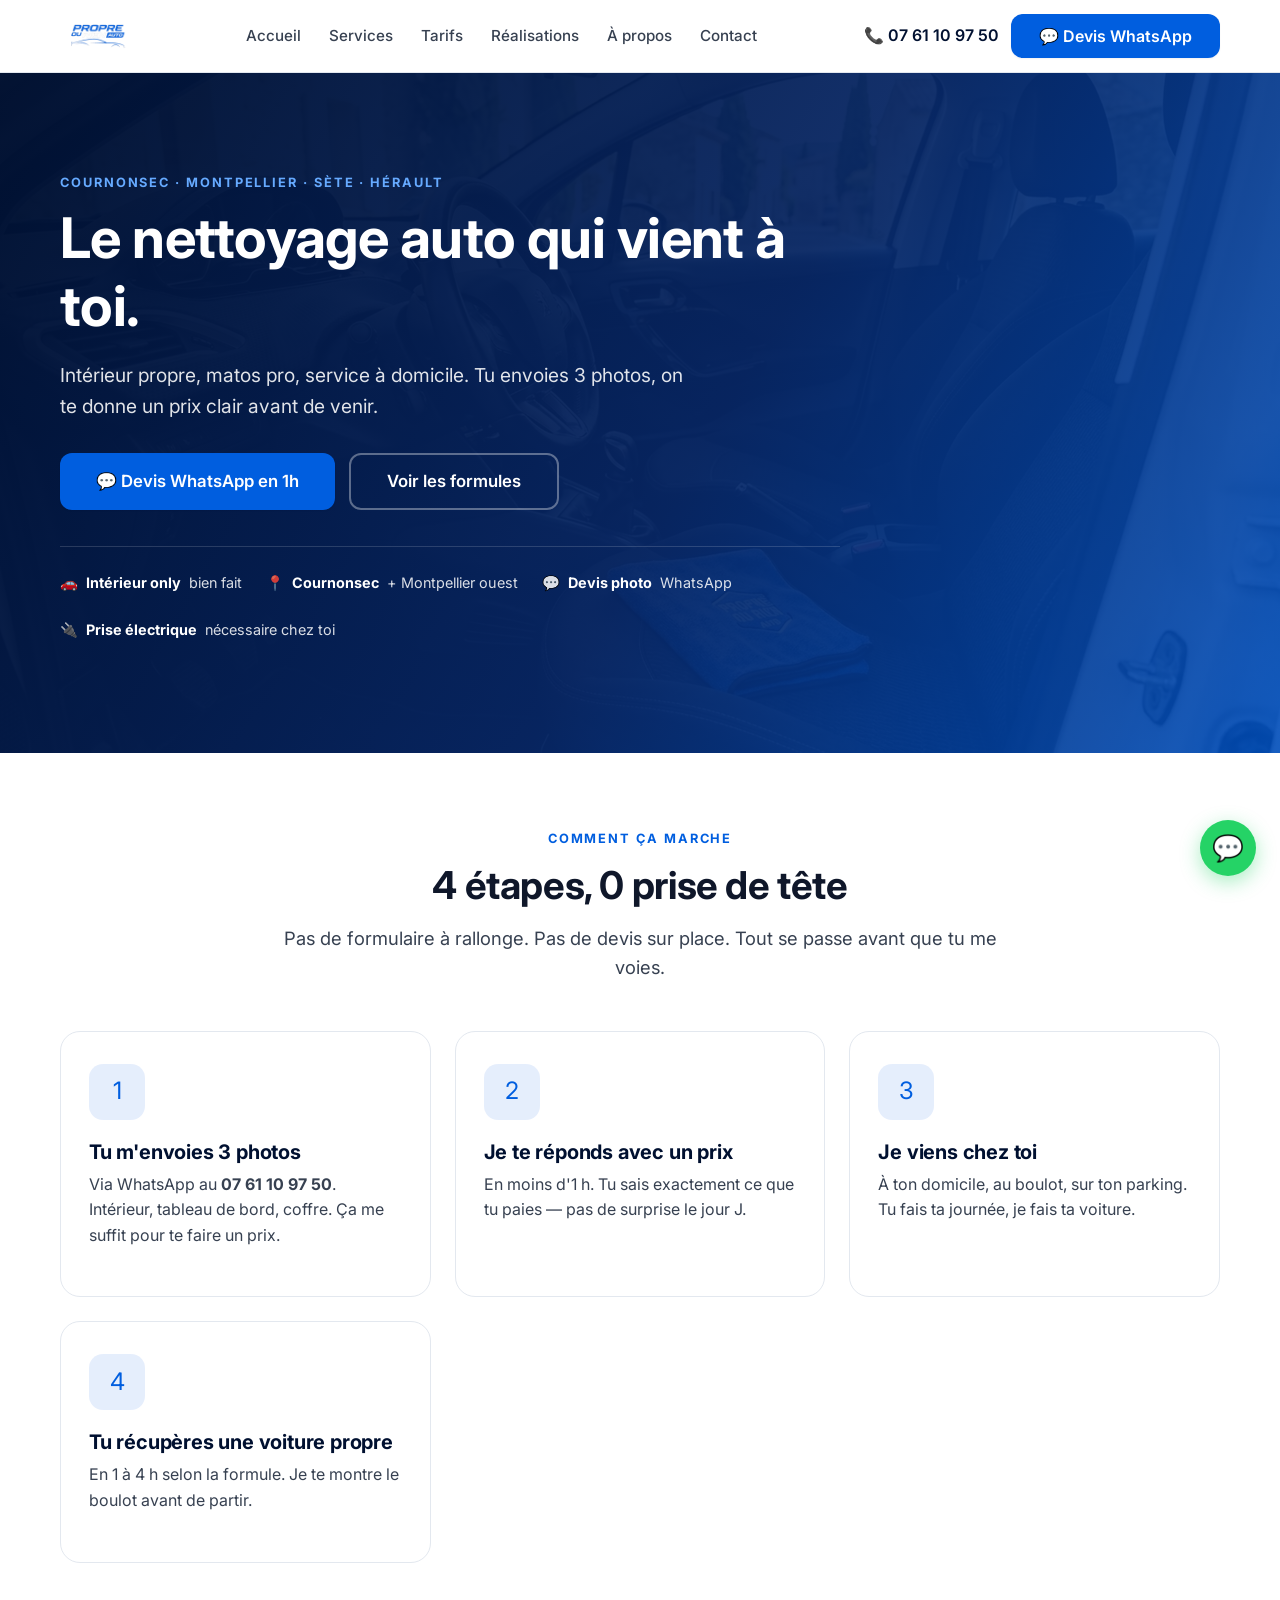
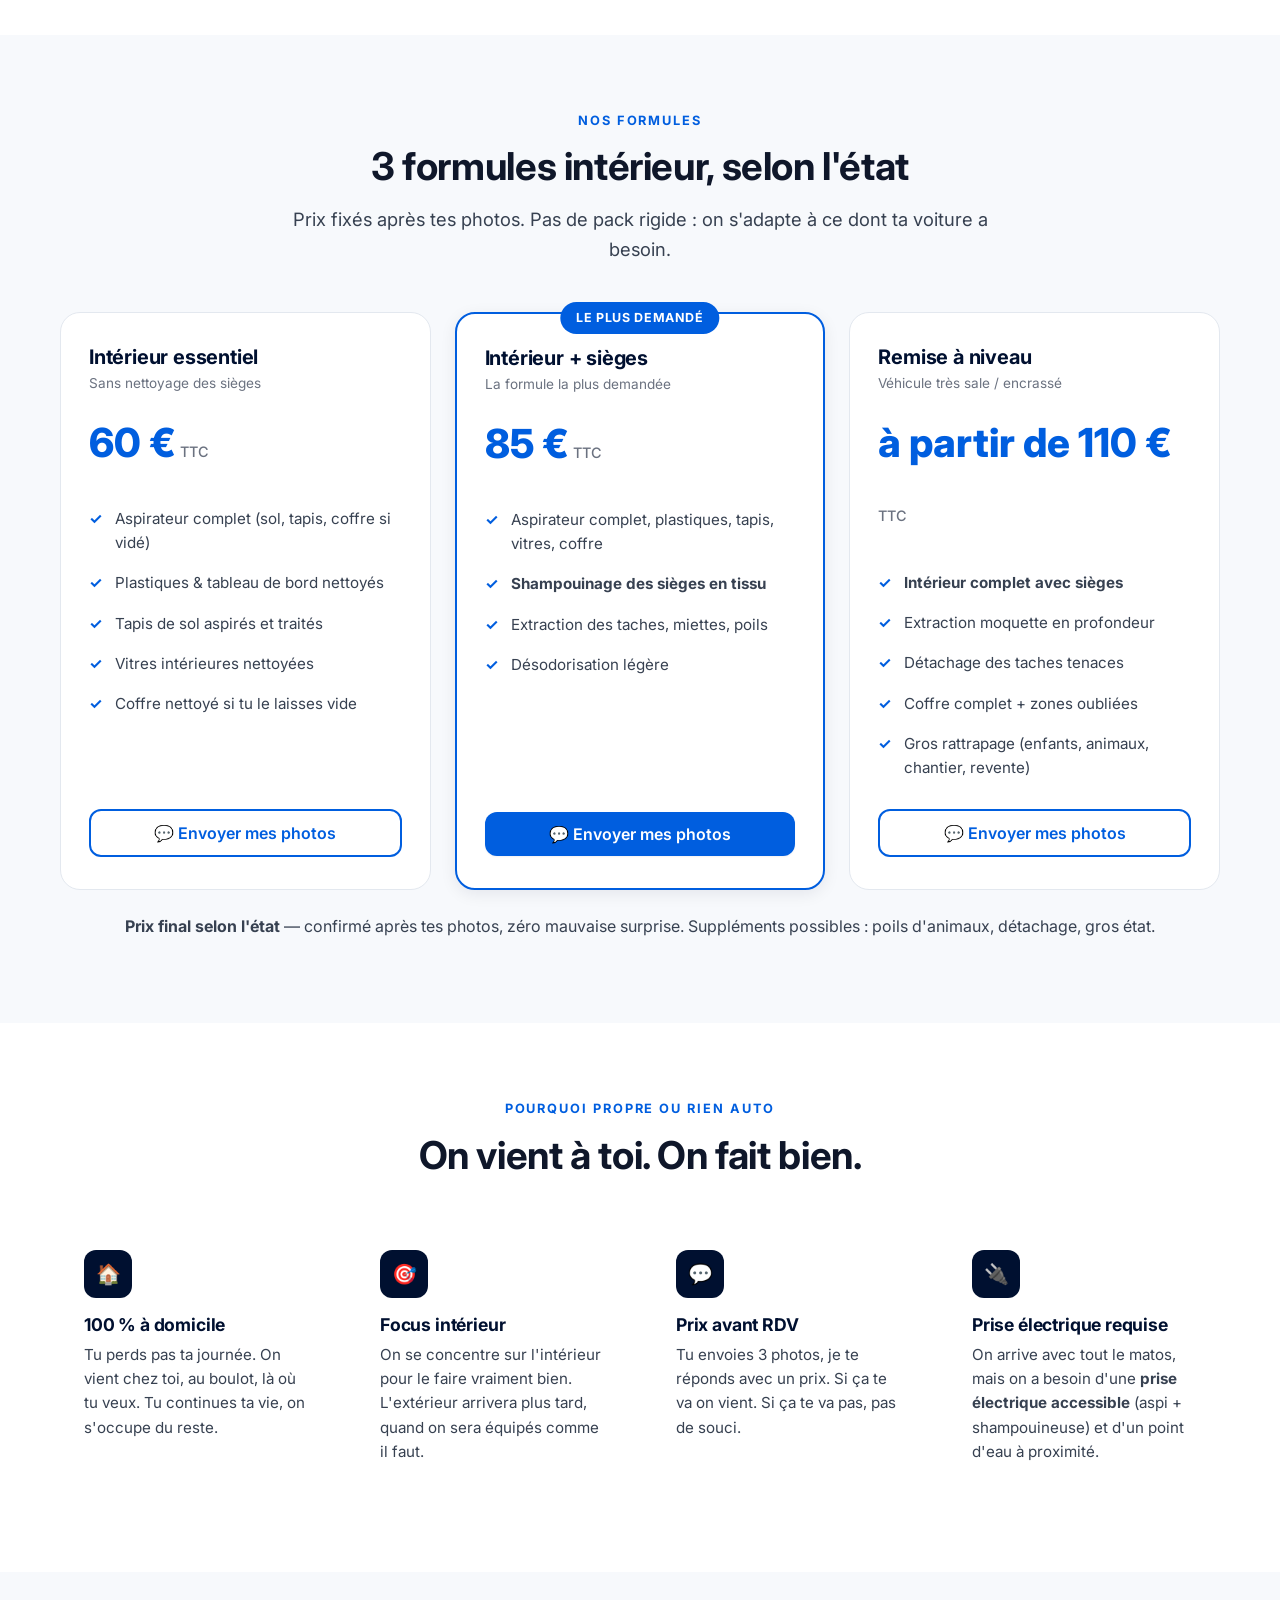
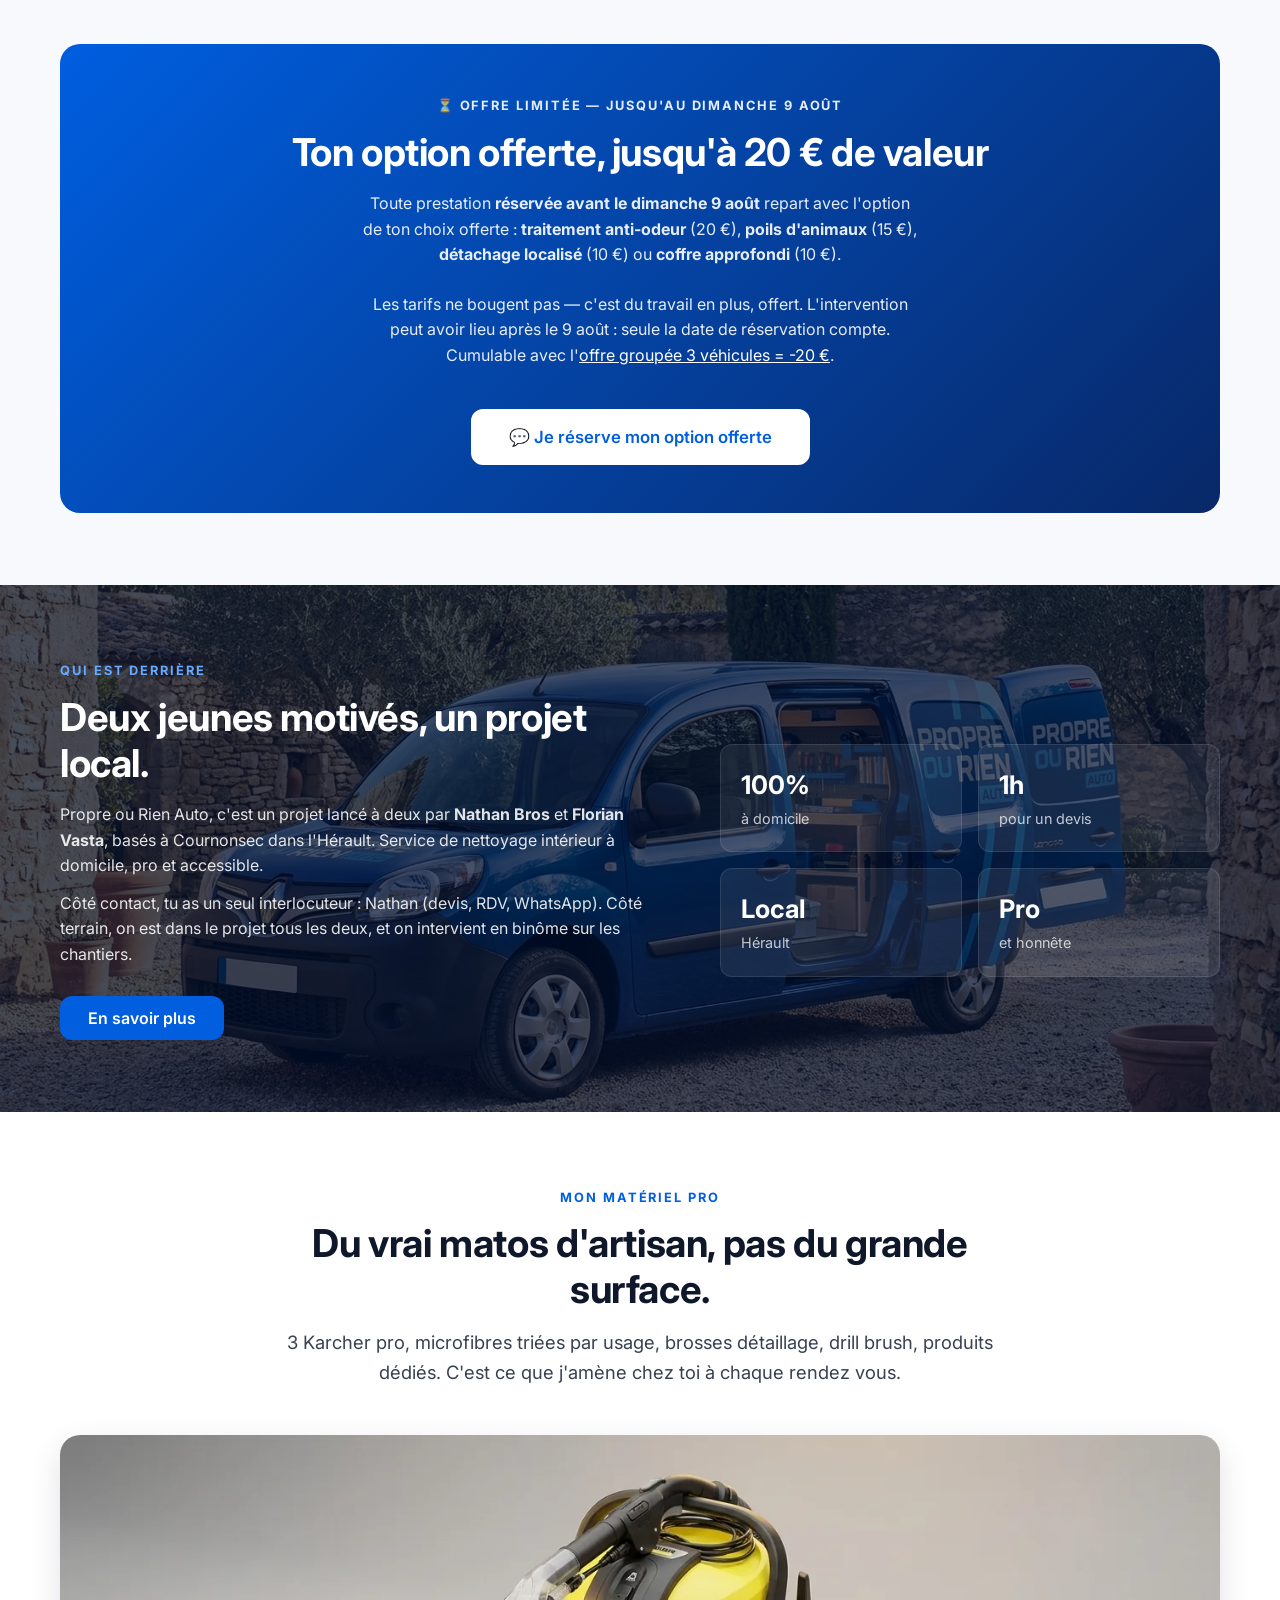
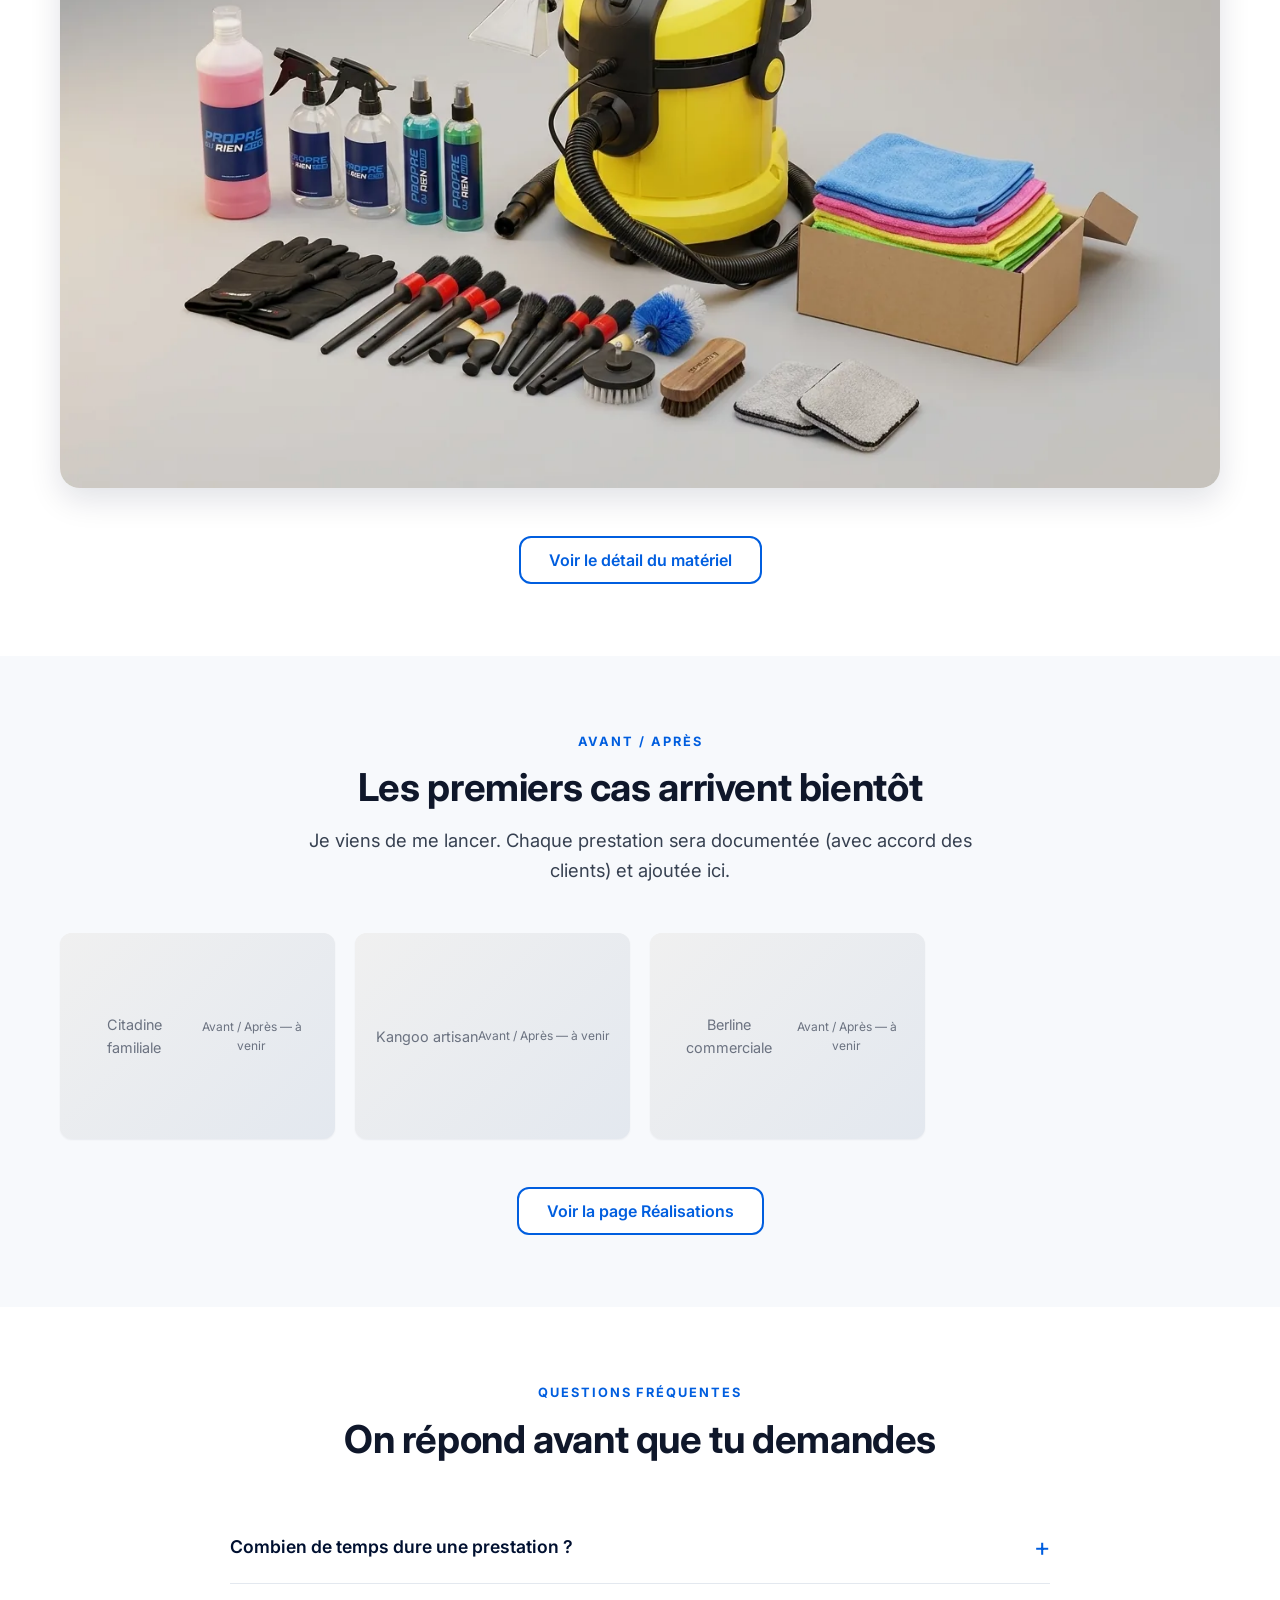
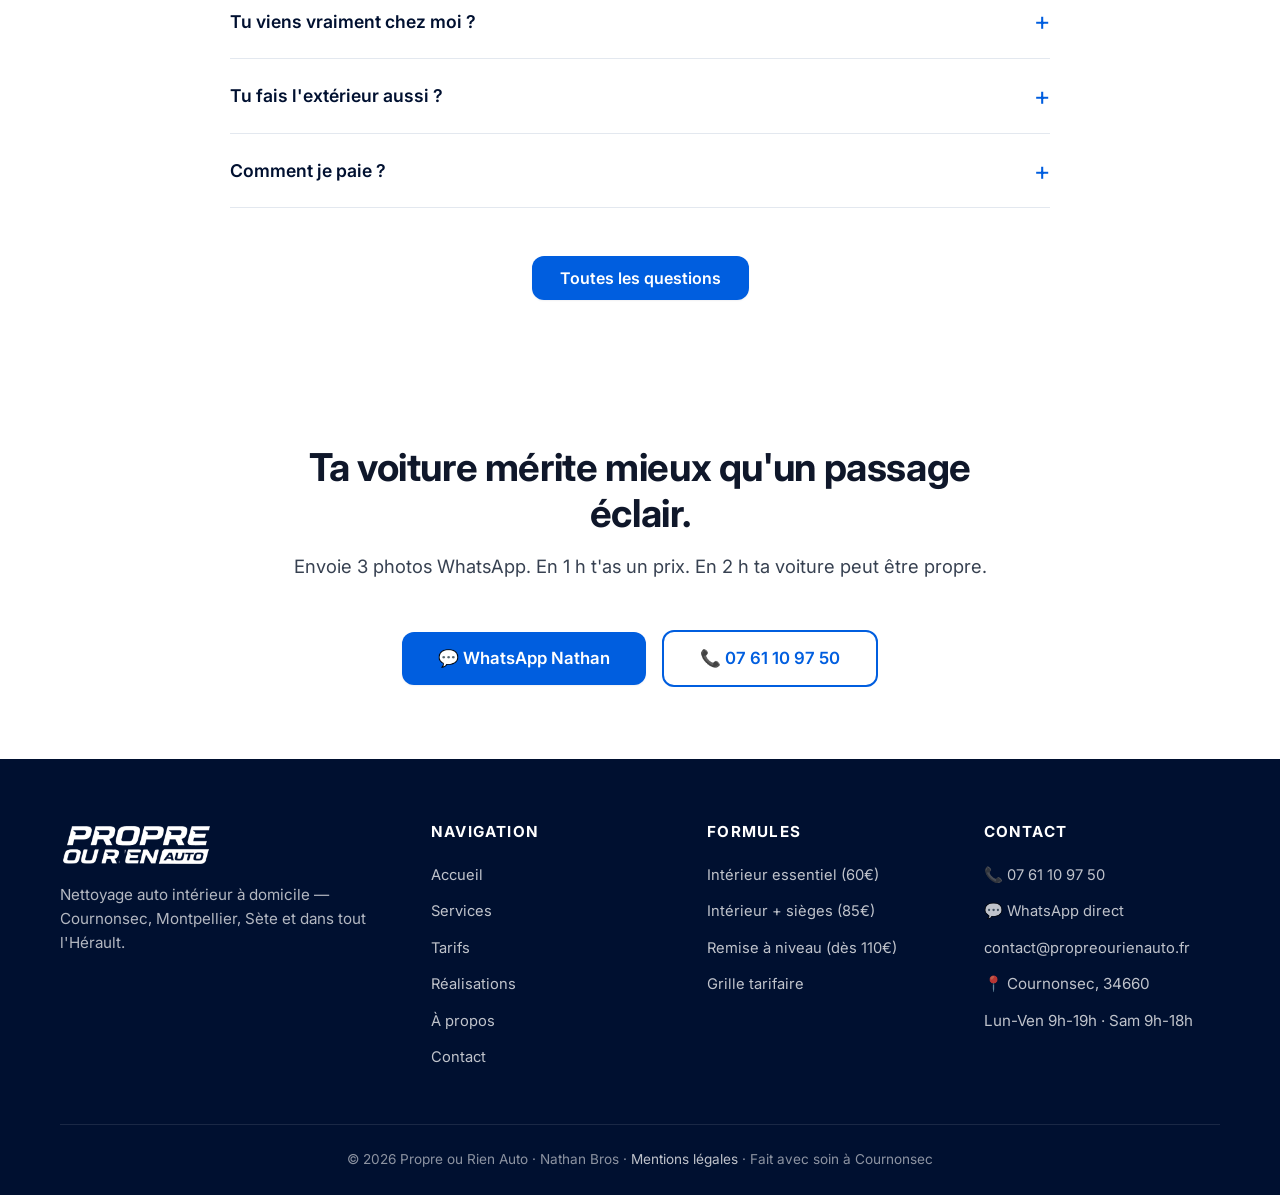
==== commit abbad19c: "feat(offre): retire offre 5 premiers clients (-15€), ajoute Quinzaine du Propre (option offerte jusq" ====
--- a/index.html
+++ b/index.html
@@ -15,9 +15,12 @@
   <meta property="og:url" content="https://propreourienauto.fr" />
   <meta property="og:locale" content="fr_FR" />
   <meta property="og:site_name" content="Propre ou Rien Auto" />
-  <meta property="og:image" content="https://propreourienauto.fr/assets/img/hero-01-interieur.jpg" />
-  <meta property="og:image:width" content="1920" />
-  <meta property="og:image:height" content="1080" />
+  <meta property="og:image" content="https://propreourienauto.fr/assets/img/og-preview-1200x630.jpg" />
+  <meta property="og:image:width" content="1200" />
+  <meta property="og:image:height" content="630" />
+  <meta property="og:image:type" content="image/jpeg" />
+  <meta property="og:image:secure_url" content="https://propreourienauto.fr/assets/img/og-preview-1200x630.jpg" />
+  <meta property="og:image:alt" content="Intérieur Peugeot 208 nettoyé par Propre ou Rien Auto" />
   <meta name="twitter:card" content="summary_large_image" />
 
   <link rel="canonical" href="https://propreourienauto.fr/" />
@@ -33,67 +36,291 @@
   <script type="application/ld+json">
   {
     "@context": "https://schema.org",
-    "@type": "AutomotiveBusiness",
+    "@type": ["AutoBodyShop", "LocalBusiness"],
     "@id": "https://propreourienauto.fr/#business",
     "name": "Propre ou Rien Auto",
-    "alternateName": "PORA",
-    "description": "Nettoyage automobile intérieur à domicile à Cournonsec, Montpellier, Sète et dans tout l'Hérault. Service mobile : on vient chez le client.",
+    "legalName": "Nathan Bros EI",
+    "alternateName": ["PORA", "Propre ou Rien", "PORA Cournonsec"],
+    "slogan": "Le nettoyage auto qui vient à toi.",
+    "description": "Service mobile de nettoyage automobile intérieur à domicile à Cournonsec, Montpellier et dans tout l'Hérault. Devis WhatsApp en 1h, prix transparents : Intérieur essentiel 60€, Intérieur + sièges 85€, Remise à niveau dès 110€. On vient chez vous avec aspirateur pro, shampouineuse extraction, microfibres et produits dédiés.",
     "url": "https://propreourienauto.fr",
-    "image": "https://propreourienauto.fr/assets/img/hero-01-interieur.jpg",
+    "image": [
+      "https://propreourienauto.fr/assets/img/og-preview-1200x630.jpg",
+      "https://propreourienauto.fr/assets/img/materiel/site-materiel-branded.jpg",
+      "https://propreourienauto.fr/assets/img/materiel/site-materiel-flatlay.jpg"
+    ],
     "logo": "https://propreourienauto.fr/assets/logo/logo-light.png",
     "telephone": "+33761109750",
     "email": "contact@propreourienauto.fr",
+    "priceRange": "60€-150€",
+    "currenciesAccepted": "EUR",
+    "paymentAccepted": ["Cash", "Credit Card", "Bank Transfer"],
+    "vatID": "FR-non-assujetti-art-293B-CGI",
+    "taxID": "10434467600010",
     "founder": [
-      {
-        "@type": "Person",
-        "name": "Nathan Bros",
-        "jobTitle": "Gérant, contact unique"
-      },
-      {
-        "@type": "Person",
-        "name": "Florian Vasta",
-        "jobTitle": "Co-fondateur, terrain"
-      }
+      { "@type": "Person", "name": "Nathan Bros", "jobTitle": "Gérant, contact unique" },
+      { "@type": "Person", "name": "Florian Vasta", "jobTitle": "Co-fondateur, binôme terrain" }
     ],
     "address": {
       "@type": "PostalAddress",
+      "streetAddress": "Cournonsec",
       "addressLocality": "Cournonsec",
       "postalCode": "34660",
       "addressRegion": "Hérault",
       "addressCountry": "FR"
     },
     "geo": { "@type": "GeoCoordinates", "latitude": 43.5633, "longitude": 3.7353 },
+    "hasMap": "https://www.google.com/maps/place/Cournonsec",
+    "serviceArea": {
+      "@type": "GeoCircle",
+      "geoMidpoint": { "@type": "GeoCoordinates", "latitude": 43.5633, "longitude": 3.7353 },
+      "geoRadius": "30000"
+    },
     "areaServed": [
-      { "@type": "City", "name": "Cournonsec" },
-      { "@type": "City", "name": "Montpellier" },
-      { "@type": "City", "name": "Fabrègues" },
-      { "@type": "City", "name": "Pignan" },
-      { "@type": "City", "name": "Cournonterral" },
-      { "@type": "City", "name": "Lavérune" },
-      { "@type": "City", "name": "Saint-Jean-de-Védas" },
+      { "@type": "City", "name": "Cournonsec", "sameAs": "https://fr.wikipedia.org/wiki/Cournonsec" },
+      { "@type": "City", "name": "Montpellier", "sameAs": "https://fr.wikipedia.org/wiki/Montpellier" },
+      { "@type": "City", "name": "Saint-Jean-de-Védas", "sameAs": "https://fr.wikipedia.org/wiki/Saint-Jean-de-V%C3%A9das" },
+      { "@type": "City", "name": "Lavérune", "sameAs": "https://fr.wikipedia.org/wiki/Lav%C3%A9rune" },
+      { "@type": "City", "name": "Pignan", "sameAs": "https://fr.wikipedia.org/wiki/Pignan" },
+      { "@type": "City", "name": "Cournonterral", "sameAs": "https://fr.wikipedia.org/wiki/Cournonterral" },
+      { "@type": "City", "name": "Fabrègues", "sameAs": "https://fr.wikipedia.org/wiki/Fabr%C3%A8gues" },
+      { "@type": "City", "name": "Vic-la-Gardiole" },
+      { "@type": "City", "name": "Villeneuve-lès-Maguelone" },
       { "@type": "City", "name": "Lattes" },
       { "@type": "City", "name": "Pérols" },
       { "@type": "City", "name": "Palavas-les-Flots" },
-      { "@type": "City", "name": "Villeneuve-lès-Maguelone" },
       { "@type": "City", "name": "Sète" },
       { "@type": "City", "name": "Frontignan" },
       { "@type": "City", "name": "Mèze" },
-      { "@type": "AdministrativeArea", "name": "Hérault" }
+      { "@type": "AdministrativeArea", "name": "Hérault", "sameAs": "https://fr.wikipedia.org/wiki/H%C3%A9rault_(d%C3%A9partement)" },
+      { "@type": "AdministrativeArea", "name": "Occitanie" }
     ],
     "openingHoursSpecification": [
       { "@type": "OpeningHoursSpecification", "dayOfWeek": ["Monday","Tuesday","Wednesday","Thursday","Friday"], "opens": "09:00", "closes": "19:00" },
       { "@type": "OpeningHoursSpecification", "dayOfWeek": ["Saturday"], "opens": "09:00", "closes": "18:00" }
     ],
-    "priceRange": "€€",
+    "knowsAbout": [
+      "Nettoyage automobile intérieur",
+      "Shampouinage sièges voiture",
+      "Extraction moquette",
+      "Détailing intérieur",
+      "Désodorisation habitacle",
+      "Pressing auto",
+      "Nettoyage poils animaux voiture"
+    ],
     "hasOfferCatalog": {
       "@type": "OfferCatalog",
       "name": "Formules de nettoyage automobile intérieur",
       "itemListElement": [
-        { "@type": "Offer", "itemOffered": { "@type": "Service", "name": "Intérieur essentiel", "description": "Aspirateur complet, plastiques, tapis de sol aspirés et traités, tableau de bord, vitres intérieures, coffre si vidé. Sans nettoyage des sièges." }, "price": "60", "priceCurrency": "EUR" },
-        { "@type": "Offer", "itemOffered": { "@type": "Service", "name": "Intérieur + sièges", "description": "Intérieur complet avec shampouinage des sièges en tissu (extraction des taches, miettes, poils)." }, "price": "85", "priceCurrency": "EUR" },
-        { "@type": "Offer", "itemOffered": { "@type": "Service", "name": "Remise à niveau", "description": "Intérieur complet avec sièges, plus gros rattrapage : extraction moquette profonde, détachage, coffre complet. Pour véhicule très sale ou très encrassé." }, "priceRange": "110-120", "priceCurrency": "EUR" }
+        {
+          "@type": "Offer",
+          "@id": "https://propreourienauto.fr/#offer-essentiel",
+          "name": "Intérieur essentiel",
+          "price": "60",
+          "priceCurrency": "EUR",
+          "availability": "https://schema.org/InStock",
+          "areaServed": { "@type": "AdministrativeArea", "name": "Hérault" },
+          "itemOffered": {
+            "@type": "Service",
+            "name": "Nettoyage intérieur essentiel auto à domicile",
+            "description": "Aspirateur complet, plastiques et tableau de bord nettoyés, tapis de sol aspirés et traités, vitres intérieures, coffre si vidé. Sans nettoyage des sièges.",
+            "serviceType": "Nettoyage automobile",
+            "provider": { "@id": "https://propreourienauto.fr/#business" }
+          }
+        },
+        {
+          "@type": "Offer",
+          "@id": "https://propreourienauto.fr/#offer-sieges",
+          "name": "Intérieur + sièges",
+          "price": "85",
+          "priceCurrency": "EUR",
+          "availability": "https://schema.org/InStock",
+          "areaServed": { "@type": "AdministrativeArea", "name": "Hérault" },
+          "itemOffered": {
+            "@type": "Service",
+            "name": "Nettoyage intérieur complet avec shampouinage des sièges",
+            "description": "Intérieur complet avec shampouinage des sièges en tissu : extraction des taches, miettes, poils, désodorisation légère.",
+            "serviceType": "Detailing intérieur",
+            "provider": { "@id": "https://propreourienauto.fr/#business" }
+          }
+        },
+        {
+          "@type": "Offer",
+          "@id": "https://propreourienauto.fr/#offer-remise",
+          "name": "Remise à niveau",
+          "priceSpecification": {
+            "@type": "PriceSpecification",
+            "minPrice": "110",
+            "maxPrice": "150",
+            "priceCurrency": "EUR"
+          },
+          "availability": "https://schema.org/InStock",
+          "areaServed": { "@type": "AdministrativeArea", "name": "Hérault" },
+          "itemOffered": {
+            "@type": "Service",
+            "name": "Remise à niveau intérieur véhicule très sale",
+            "description": "Intérieur complet avec sièges plus gros rattrapage : extraction moquette profonde, détachage zone par zone, coffre complet. Pour véhicule très sale (enfants, animaux, chantier, revente).",
+            "serviceType": "Detailing intérieur intensif",
+            "provider": { "@id": "https://propreourienauto.fr/#business" }
+          }
+        }
       ]
-    }
+    },
+    "makesOffer": [
+      {
+        "@type": "Offer",
+        "name": "Offre 3 véhicules même adresse",
+        "description": "Remise 20€ pour 3 véhicules nettoyés à la même adresse le même jour",
+        "priceSpecification": { "@type": "PriceSpecification", "price": "-20", "priceCurrency": "EUR" }
+      }
+    ],
+    "sameAs": [
+      "https://www.instagram.com/propreourienauto/",
+      "https://www.tiktok.com/@propreourienauto34"
+    ]
+  }
+  </script>
+
+  <script type="application/ld+json">
+  {
+    "@context": "https://schema.org",
+    "@type": "FAQPage",
+    "mainEntity": [
+      {
+        "@type": "Question",
+        "name": "Combien coûte un nettoyage auto à domicile à Montpellier ?",
+        "acceptedAnswer": {
+          "@type": "Answer",
+          "text": "Propre ou Rien Auto propose 3 formules à domicile à Montpellier et Cournonsec : Intérieur essentiel 60€ (sans sièges), Intérieur + sièges 85€ (la plus demandée, avec shampouinage), Remise à niveau dès 110€ (véhicule très sale). Prix final confirmé après 3 photos envoyées par WhatsApp au 07 61 10 97 50. Pas de surprise le jour J."
+        }
+      },
+      {
+        "@type": "Question",
+        "name": "Combien de temps prend un nettoyage intérieur complet ?",
+        "acceptedAnswer": {
+          "@type": "Answer",
+          "text": "Un nettoyage intérieur essentiel dure environ 45 minutes à 1h30, un Intérieur + sièges 1h30 à 2h30, une Remise à niveau 3 à 4h. Prévoir une demi-matinée ou demi-après-midi selon l'état réel du véhicule. Le binôme Nathan + Florian travaille sur place chez vous, à votre domicile ou au bureau."
+        }
+      },
+      {
+        "@type": "Question",
+        "name": "Quel est le tarif le moins cher pour un détailing intérieur dans l'Hérault ?",
+        "acceptedAnswer": {
+          "@type": "Answer",
+          "text": "La formule la moins chère chez Propre ou Rien Auto est l'Intérieur essentiel à 60€ TTC, incluant aspirateur complet, plastiques, tableau de bord, tapis traités, vitres intérieures et coffre si vidé. Service à domicile inclus dans le secteur Cournonsec / Montpellier ouest sans supplément kilométrique."
+        }
+      },
+      {
+        "@type": "Question",
+        "name": "Quelles zones autour de Cournonsec couvrez-vous gratuitement ?",
+        "acceptedAnswer": {
+          "@type": "Answer",
+          "text": "Le déplacement est inclus dans tout le secteur Cournonsec / Montpellier ouest et bassin de Thau : Cournonsec, Cournonterral, Pignan, Fabrègues, Lavérune, Saint-Jean-de-Védas, Villeneuve-lès-Maguelone, Vic-la-Gardiole, Lattes, Pérols, Palavas-les-Flots, Montpellier, Sète, Frontignan, Mèze. Au-delà, devis selon distance, limite réaliste 1h de route depuis Cournonsec 34660."
+        }
+      },
+      {
+        "@type": "Question",
+        "name": "Faut-il une prise électrique pour le nettoyage auto à domicile ?",
+        "acceptedAnswer": {
+          "@type": "Answer",
+          "text": "Oui, c'est la seule contrainte côté client. Il faut une prise électrique standard 220V accessible là où la voiture est garée (pour brancher l'aspirateur professionnel et la shampouineuse à extraction), ainsi qu'un point d'eau à proximité. Pas besoin de garage : Propre ou Rien Auto travaille à l'air libre sur votre parking, allée ou place de stationnement."
+        }
+      },
+      {
+        "@type": "Question",
+        "name": "Faites-vous le lavage extérieur ou seulement l'intérieur ?",
+        "acceptedAnswer": {
+          "@type": "Answer",
+          "text": "Propre ou Rien Auto se concentre uniquement sur l'intérieur pour le faire vraiment bien : aspiration, plastiques, sièges en tissu, moquettes, vitres intérieures, coffre. L'extérieur (lavage carrosserie, jantes, polish, céramique) arrivera dans 3 à 6 mois avec l'équipement complet."
+        }
+      },
+      {
+        "@type": "Question",
+        "name": "Comment obtenir un devis nettoyage voiture à Montpellier ?",
+        "acceptedAnswer": {
+          "@type": "Answer",
+          "text": "Envoyez 3 photos par WhatsApp au 07 61 10 97 50 : vue générale intérieur, banquette arrière, coffre. Nathan répond avec un prix ferme en moins d'1 heure. Pas de formulaire interminable, pas de devis sur place. Vous savez exactement ce que vous payez avant la prestation."
+        }
+      },
+      {
+        "@type": "Question",
+        "name": "Comment enlever les poils d'animaux dans une voiture ?",
+        "acceptedAnswer": {
+          "@type": "Answer",
+          "text": "Propre ou Rien Auto utilise des brosses spéciales rotatives (drill brush) qui arrachent les poils incrustés dans les sièges en tissu et les moquettes, suivies d'une extraction par shampouinage professionnel. Supplément poils d'animaux : +10 à 15€. Conseillé pour véhicules avec chien ou chat régulier."
+        }
+      },
+      {
+        "@type": "Question",
+        "name": "Quels moyens de paiement acceptez-vous ?",
+        "acceptedAnswer": {
+          "@type": "Answer",
+          "text": "Propre ou Rien Auto accepte espèces, carte bancaire (terminal mobile sur place), virement bancaire. Facture fournie sur demande, obligatoire pour les professionnels (SIREN 104 344 676, SIRET 104 344 676 00010, micro-entreprise non assujettie TVA art. 293 B CGI)."
+        }
+      },
+      {
+        "@type": "Question",
+        "name": "Peut-on regrouper plusieurs voitures pour réduire le prix ?",
+        "acceptedAnswer": {
+          "@type": "Answer",
+          "text": "Oui : offre groupée 3 véhicules même adresse le même jour = -20€ sur le total. Idéal pour familles, collègues sur parking entreprise, petites PME avec flotte. Au-delà de 5 véhicules en récurrent : devis pro adapté."
+        }
+      }
+    ]
+  }
+  </script>
+
+  <script type="application/ld+json">
+  {
+    "@context": "https://schema.org",
+    "@type": "HowTo",
+    "name": "Comment se passe un nettoyage auto à domicile avec Propre ou Rien Auto",
+    "description": "Processus en 5 étapes du devis à la livraison du véhicule propre, service mobile Hérault.",
+    "totalTime": "PT4H",
+    "estimatedCost": { "@type": "MonetaryAmount", "currency": "EUR", "value": "60-150" },
+    "tool": [
+      { "@type": "HowToTool", "name": "Aspirateur professionnel haute dépression" },
+      { "@type": "HowToTool", "name": "Shampouineuse à extraction professionnelle" },
+      { "@type": "HowToTool", "name": "Microfibres triées par usage" },
+      { "@type": "HowToTool", "name": "Drill brush et brosses détaillage" }
+    ],
+    "step": [
+      {
+        "@type": "HowToStep",
+        "position": 1,
+        "name": "Envoi de 3 photos par WhatsApp",
+        "text": "Le client envoie 3 photos via WhatsApp au 07 61 10 97 50 : vue générale intérieur, banquette arrière, coffre. Durée : 2 minutes.",
+        "totalTime": "PT2M"
+      },
+      {
+        "@type": "HowToStep",
+        "position": 2,
+        "name": "Réception du devis en 1h",
+        "text": "Nathan analyse les photos et envoie un prix ferme en moins d'une heure. Pas de surprise le jour J. Le client valide ou non.",
+        "totalTime": "PT1H"
+      },
+      {
+        "@type": "HowToStep",
+        "position": 3,
+        "name": "Prise de RDV et déplacement à domicile",
+        "text": "Nathan et Florian se déplacent chez le client (domicile, bureau, parking). Aucun local nécessaire. Le client fournit juste une prise électrique et un point d'eau.",
+        "totalTime": "PT30M"
+      },
+      {
+        "@type": "HowToStep",
+        "position": 4,
+        "name": "Nettoyage intérieur professionnel",
+        "text": "Aspiration complète, plastiques nettoyés, vitres intérieures, shampouinage des sièges en tissu si formule choisie, extraction moquette, coffre. Durée 1h à 4h selon formule.",
+        "totalTime": "PT2H30M"
+      },
+      {
+        "@type": "HowToStep",
+        "position": 5,
+        "name": "Contrôle qualité et paiement",
+        "text": "Nathan montre le résultat au client avant de partir. Tout détail à reprendre est traité sur place. Paiement en espèces, CB mobile ou virement. Facture sur demande.",
+        "totalTime": "PT15M"
+      }
+    ]
   }
   </script>
 </head>
@@ -265,15 +492,15 @@
     </div>
   </section>
 
-  <!-- Offre lancement -->
+  <!-- Offre limitée : Quinzaine du Propre (27/07 → 09/08) -->
   <section class="section bg-gray">
     <div class="container">
       <div class="offer-banner">
-        <span class="eyebrow" style="color: rgba(255,255,255,.9);">🎁 Offre de lancement</span>
-        <h2>3 voitures d'un coup = -20 €</h2>
-        <p>Famille, collègues, voisins, PME : si on fait 3 voitures à la <strong>même adresse</strong> le <strong>même jour</strong>, tu bénéficies de <strong>20 € de remise</strong> sur le total.</p>
-        <p>Parfait pour remettre la flotte familiale au propre, ou organiser une session "propre collègues" sur ton parking boulot.</p>
-        <a href="https://wa.me/33761109750?text=Salut%20Nathan%2C%20je%20voudrais%20profiter%20de%20l%27offre%203%20voitures%20%3D%20-20%E2%82%AC.%20Voici%20le%20contexte%20%3A" class="btn btn-secondary btn-lg" style="background: white; border-color: white; margin-top: 16px;">💬 En parler sur WhatsApp</a>
+        <span class="eyebrow" style="color: rgba(255,255,255,.9);">⏳ Offre limitée — jusqu'au dimanche 9 août</span>
+        <h2>Ton option offerte, jusqu'à 20 € de valeur</h2>
+        <p>Toute prestation <strong>réservée avant le dimanche 9 août</strong> repart avec l'option de ton choix offerte : <strong>traitement anti-odeur</strong> (20 €), <strong>poils d'animaux</strong> (15 €), <strong>détachage localisé</strong> (10 €) ou <strong>coffre approfondi</strong> (10 €).</p>
+        <p>Les tarifs ne bougent pas — c'est du travail en plus, offert. L'intervention peut avoir lieu après le 9 août : seule la date de réservation compte. Cumulable avec l'<a href="/tarifs.html#groupe" style="color:white;text-decoration:underline;">offre groupée 3 véhicules = -20 €</a>.</p>
+        <a href="https://wa.me/33761109750?text=Salut%20Nathan%2C%20je%20r%C3%A9serve%20avant%20le%209%20ao%C3%BBt%20pour%20avoir%20mon%20option%20offerte.%20Voici%203%20photos%20%3A" class="btn btn-secondary btn-lg" style="background: white; border-color: white; margin-top: 16px;">💬 Je réserve mon option offerte</a>
       </div>
     </div>
   </section>
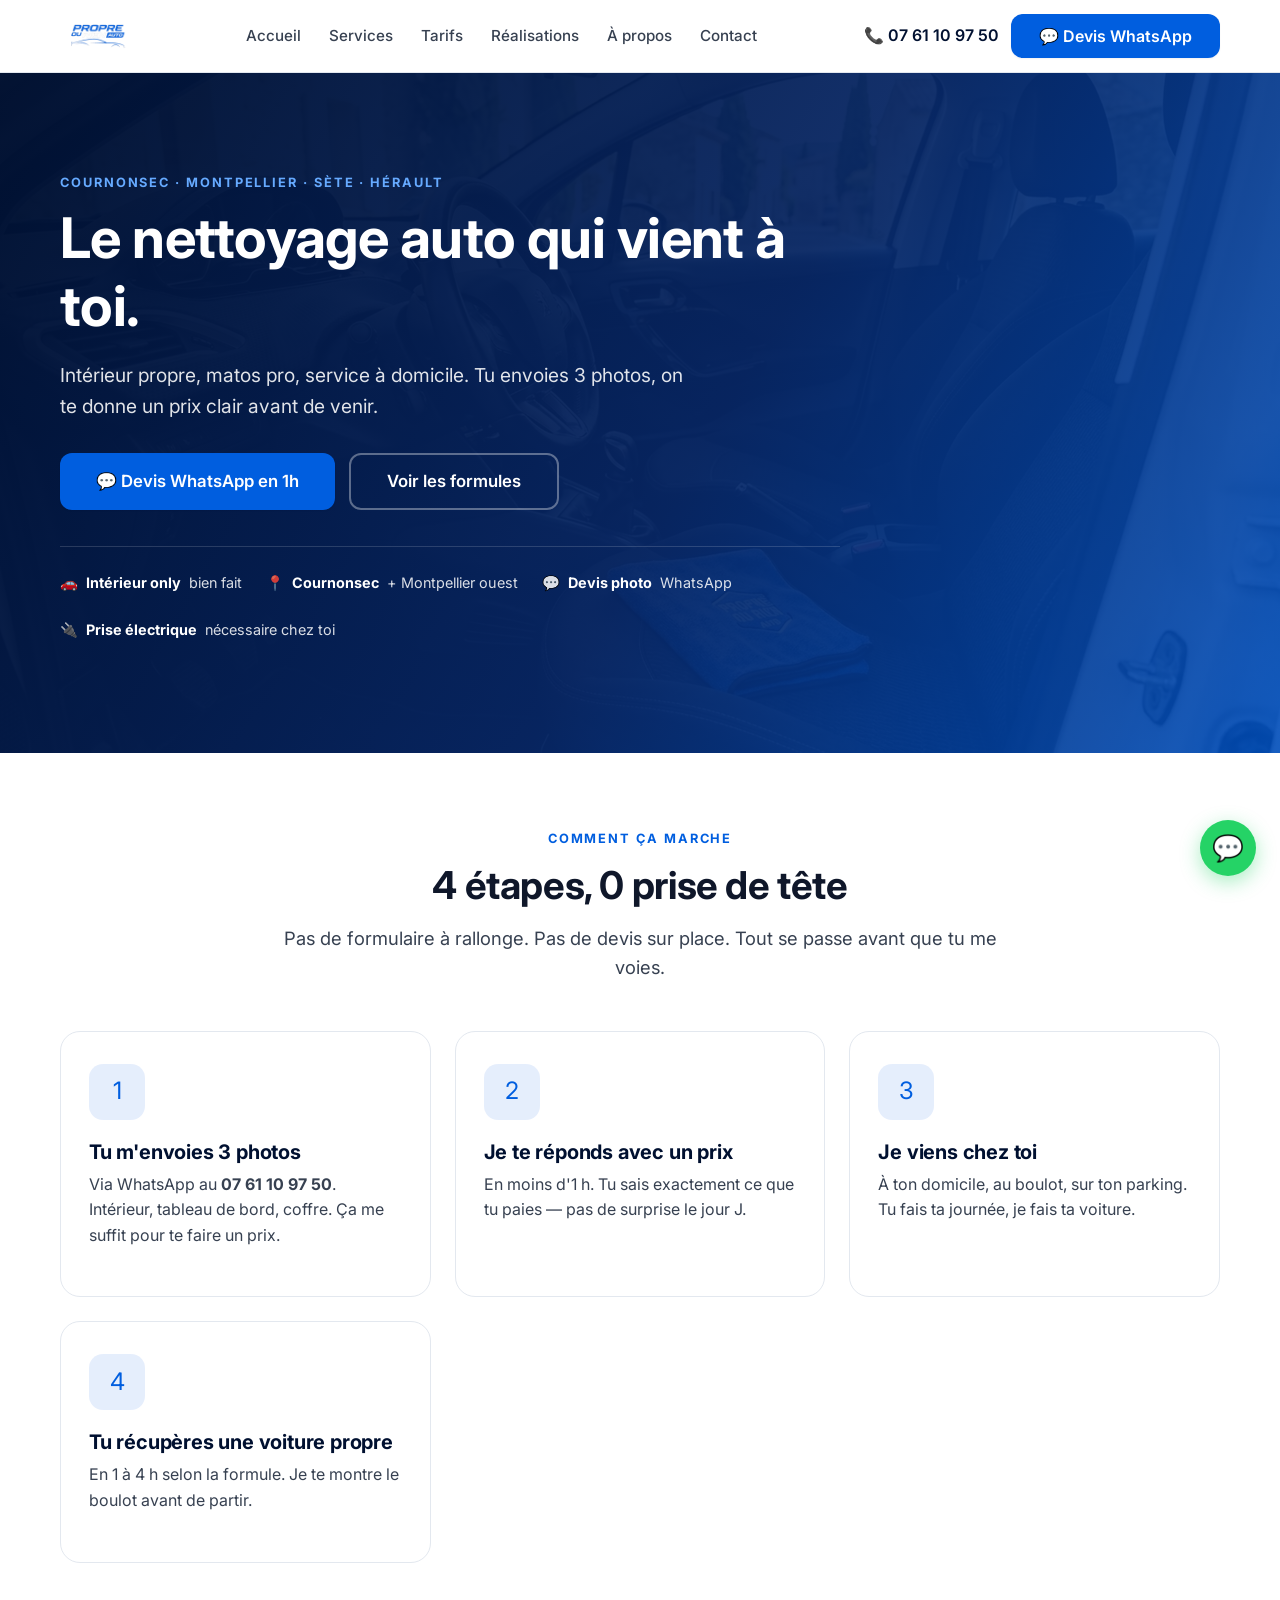
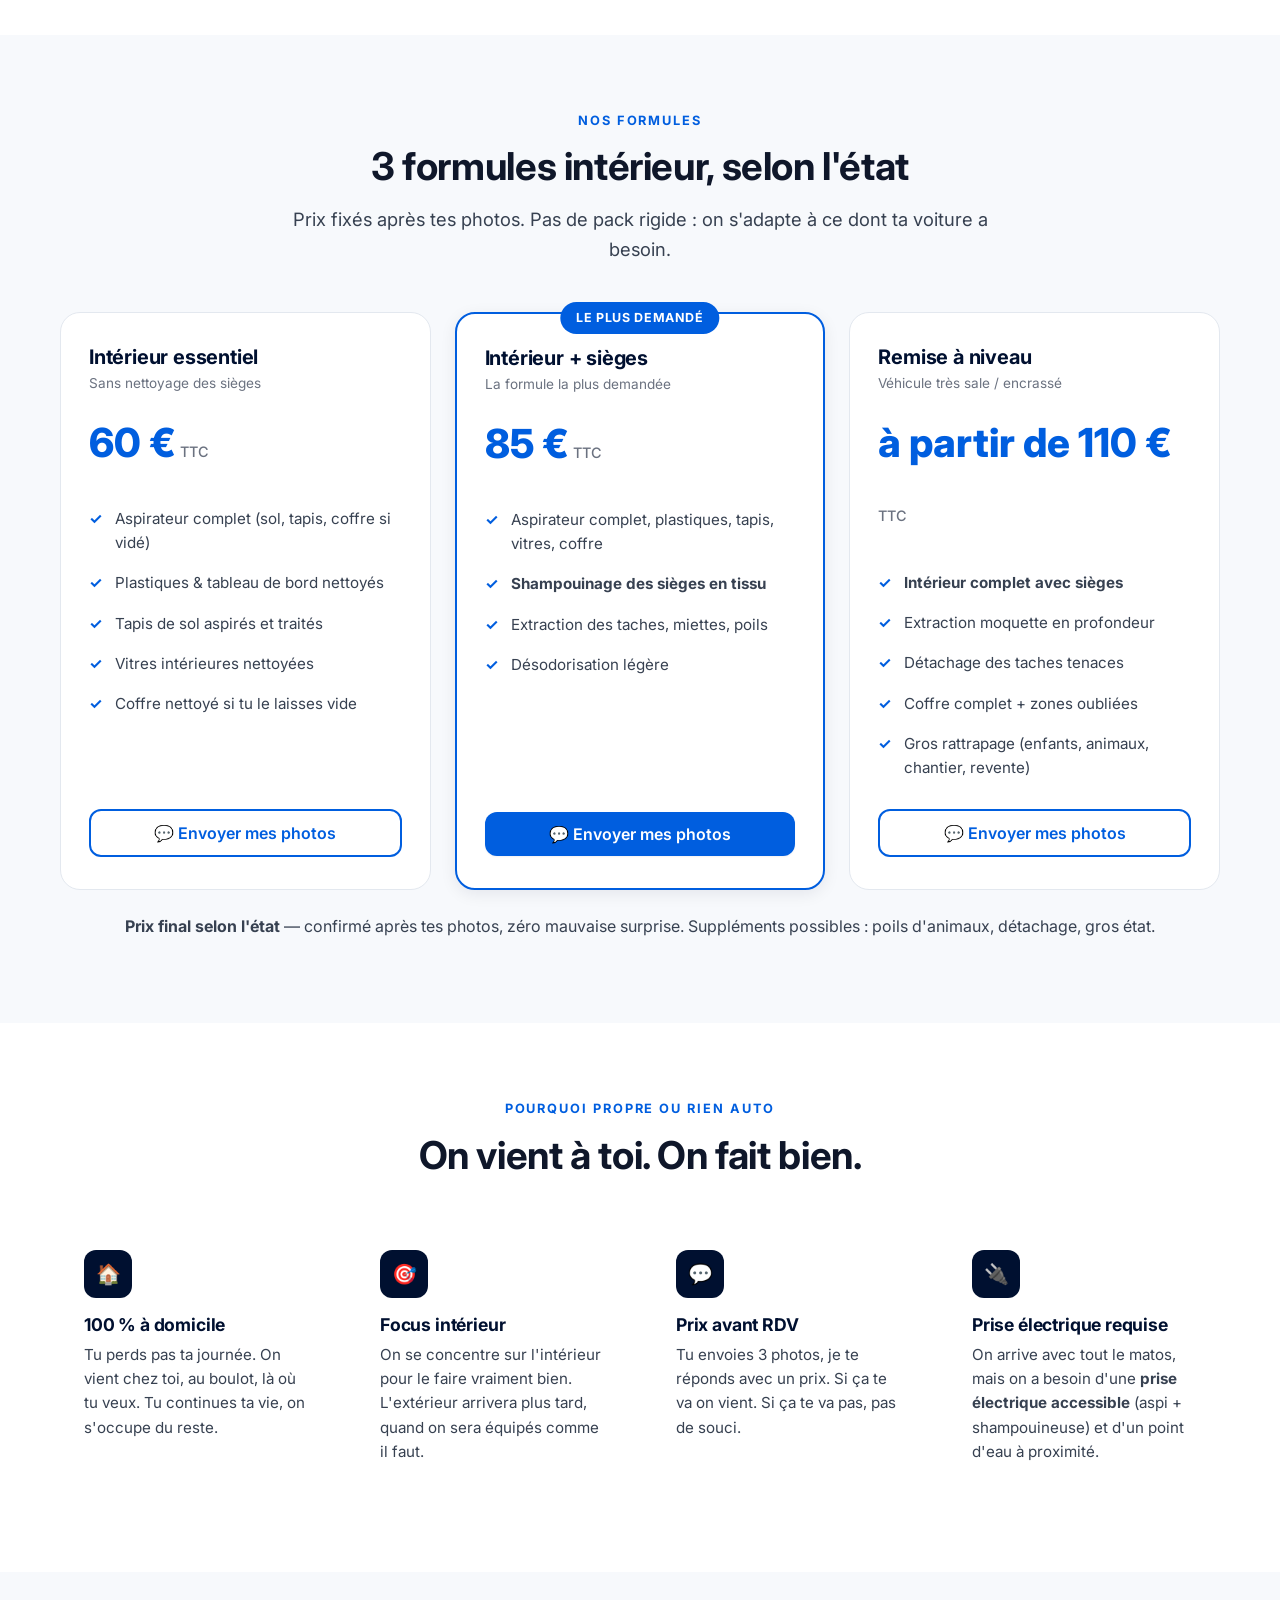
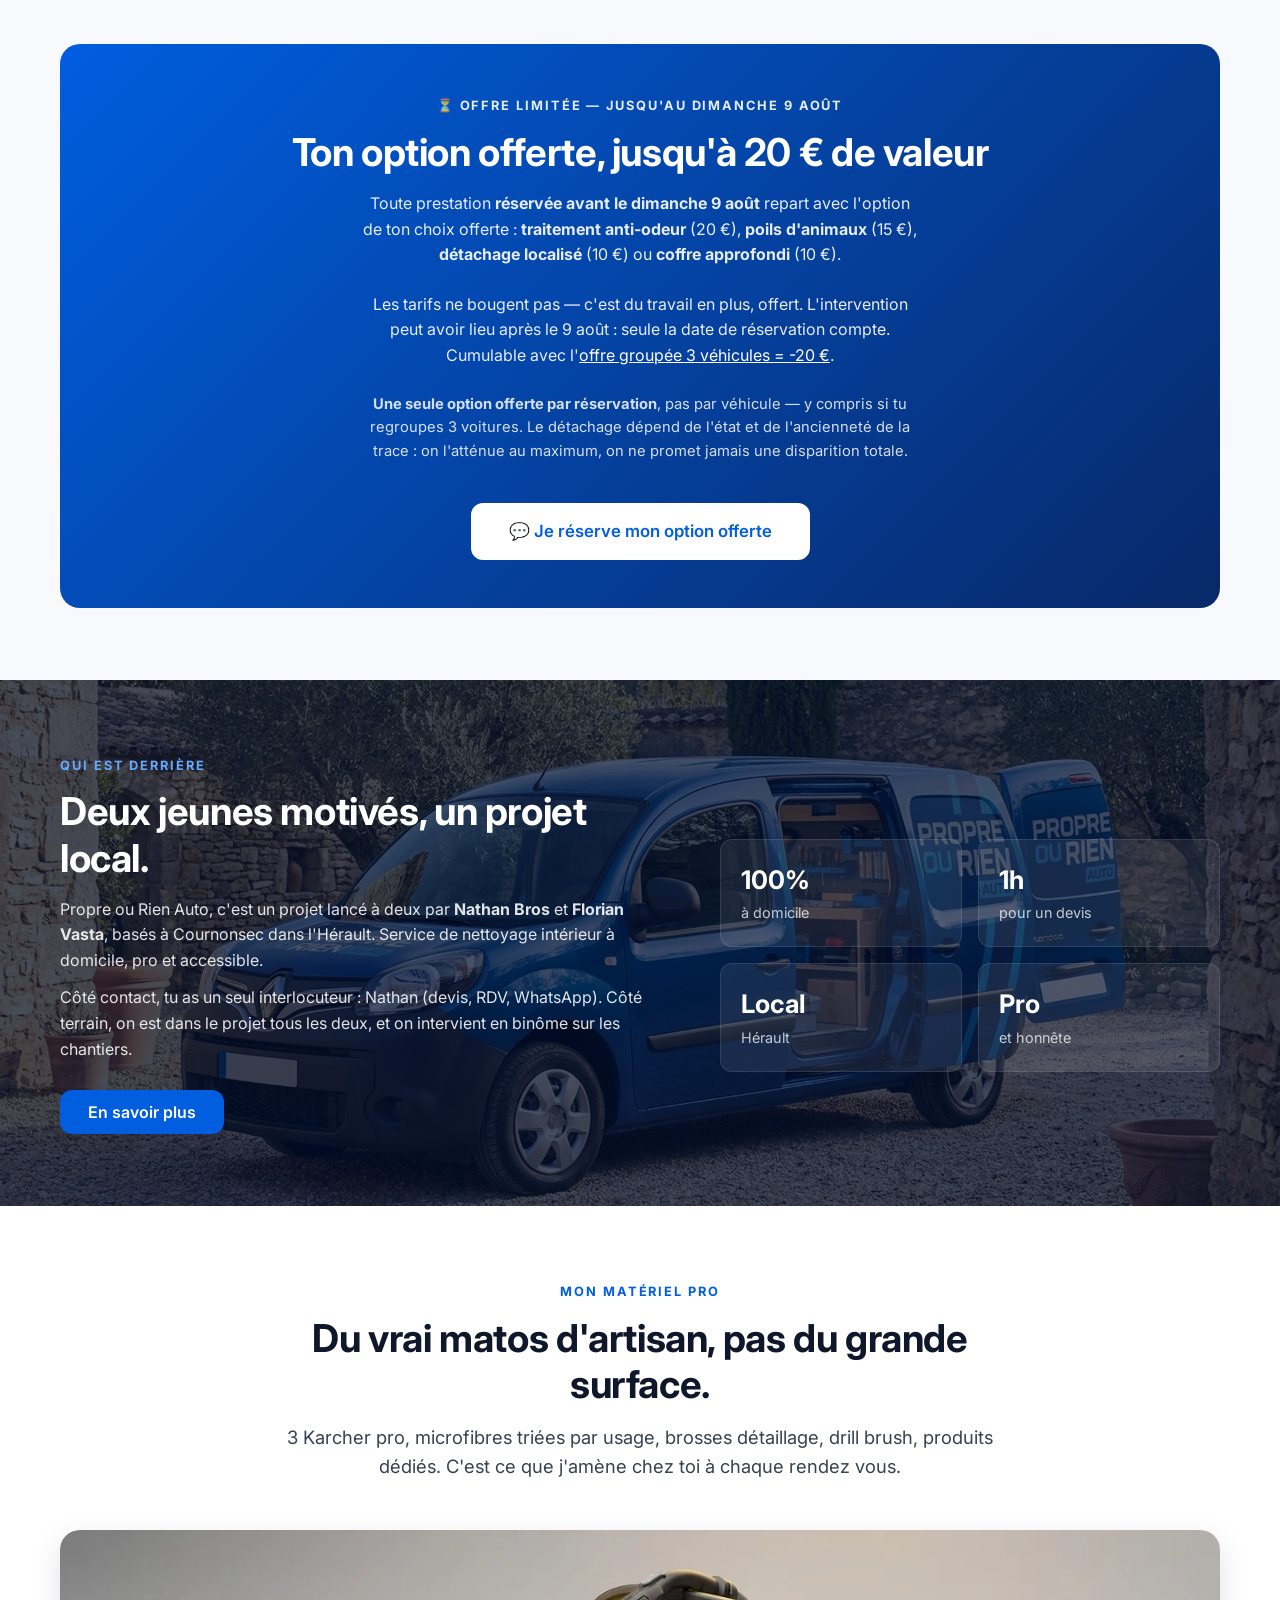
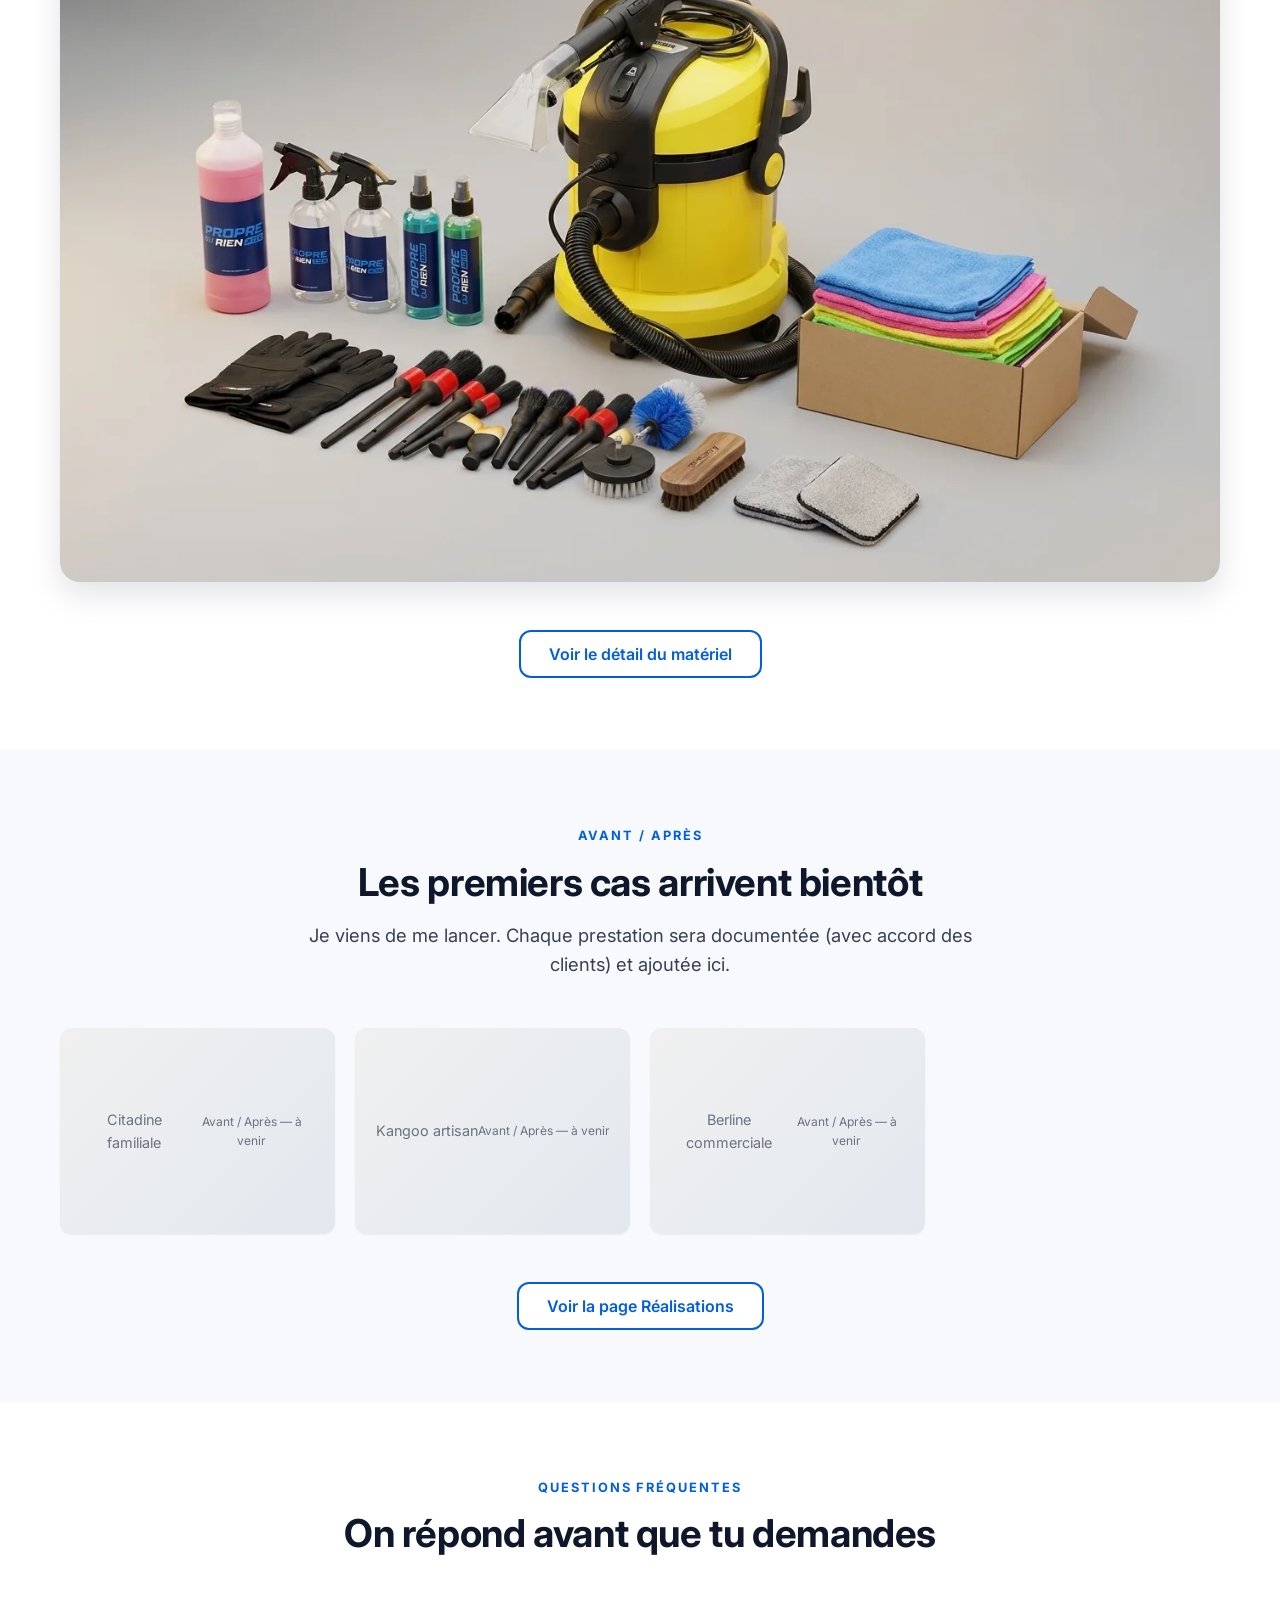
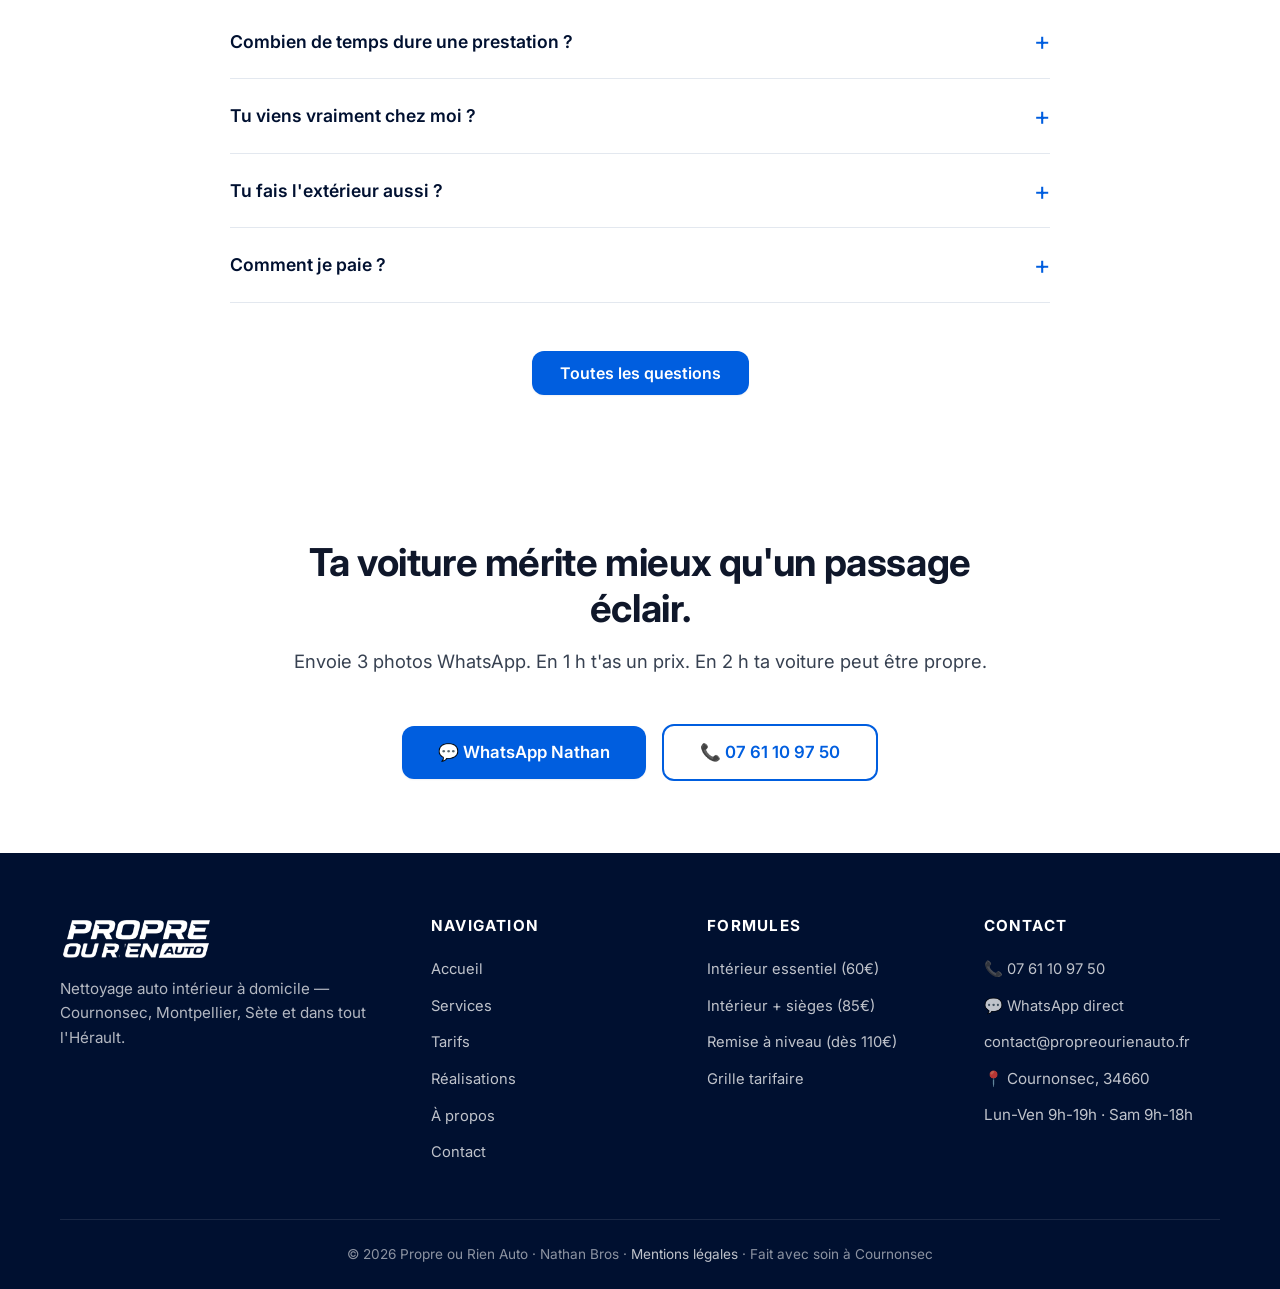
==== commit 51782769: "fix(offre): cadrage validé Nathan — 1 option offerte par réservation, détachage sans promesse de dis" ====
--- a/index.html
+++ b/index.html
@@ -500,6 +500,7 @@
         <h2>Ton option offerte, jusqu'à 20 € de valeur</h2>
         <p>Toute prestation <strong>réservée avant le dimanche 9 août</strong> repart avec l'option de ton choix offerte : <strong>traitement anti-odeur</strong> (20 €), <strong>poils d'animaux</strong> (15 €), <strong>détachage localisé</strong> (10 €) ou <strong>coffre approfondi</strong> (10 €).</p>
         <p>Les tarifs ne bougent pas — c'est du travail en plus, offert. L'intervention peut avoir lieu après le 9 août : seule la date de réservation compte. Cumulable avec l'<a href="/tarifs.html#groupe" style="color:white;text-decoration:underline;">offre groupée 3 véhicules = -20 €</a>.</p>
+        <p style="font-size:.92rem; opacity:.92; margin-top:14px;"><strong>Une seule option offerte par réservation</strong>, pas par véhicule — y compris si tu regroupes 3 voitures. Le détachage dépend de l'état et de l'ancienneté de la trace : on l'atténue au maximum, on ne promet jamais une disparition totale.</p>
         <a href="https://wa.me/33761109750?text=Salut%20Nathan%2C%20je%20r%C3%A9serve%20avant%20le%209%20ao%C3%BBt%20pour%20avoir%20mon%20option%20offerte.%20Voici%203%20photos%20%3A" class="btn btn-secondary btn-lg" style="background: white; border-color: white; margin-top: 16px;">💬 Je réserve mon option offerte</a>
       </div>
     </div>
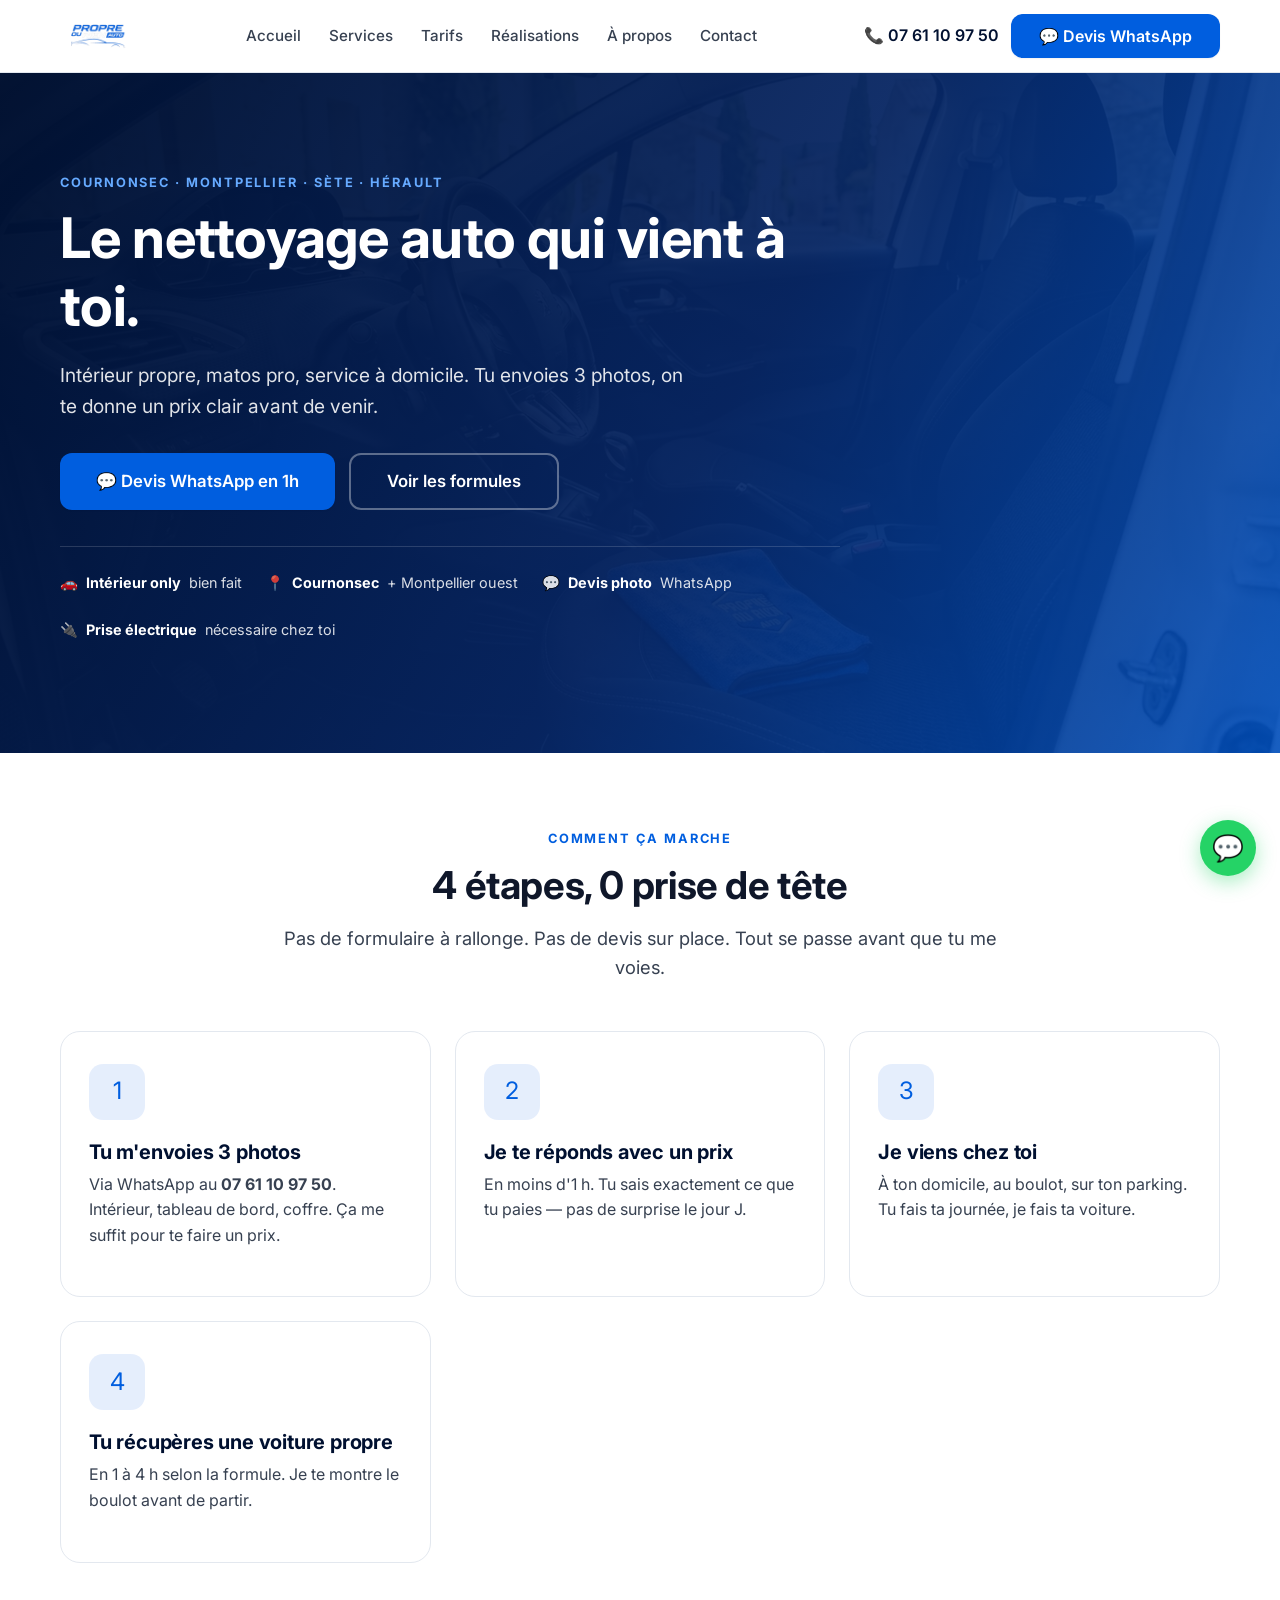
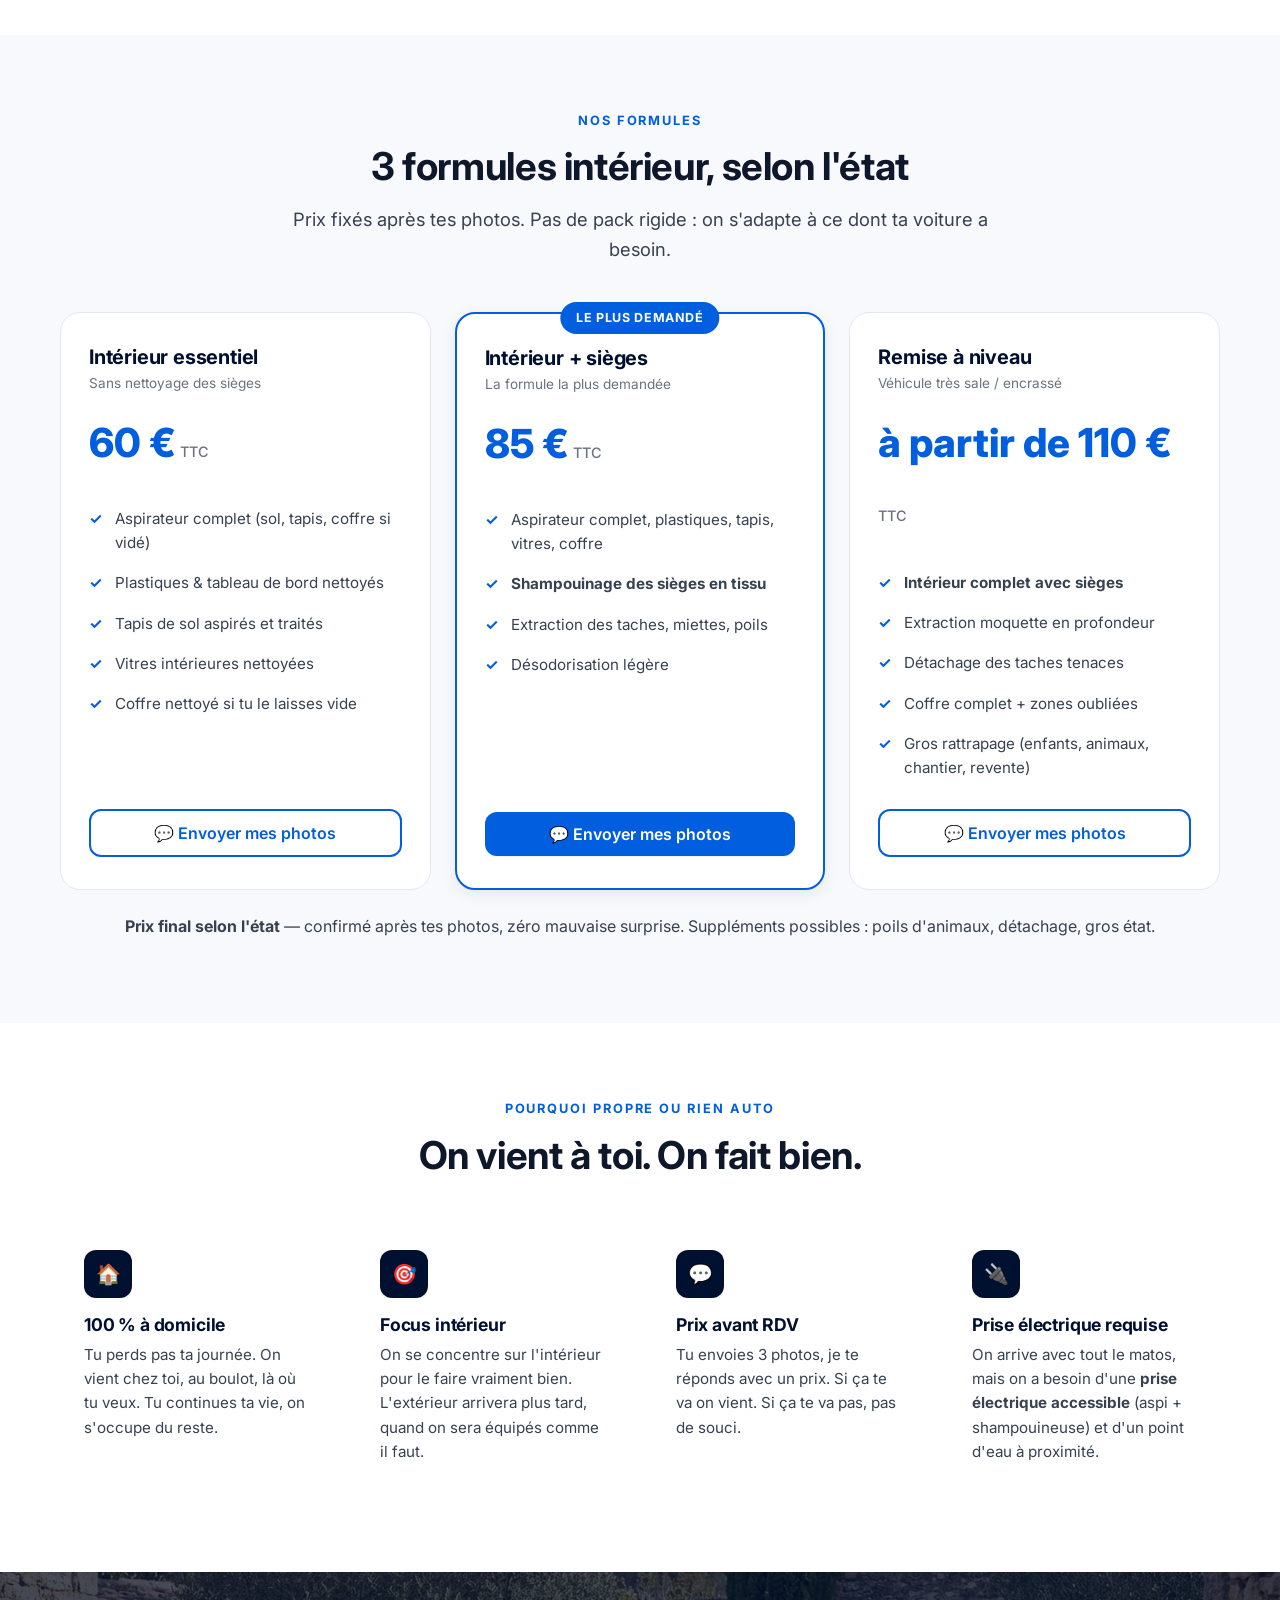
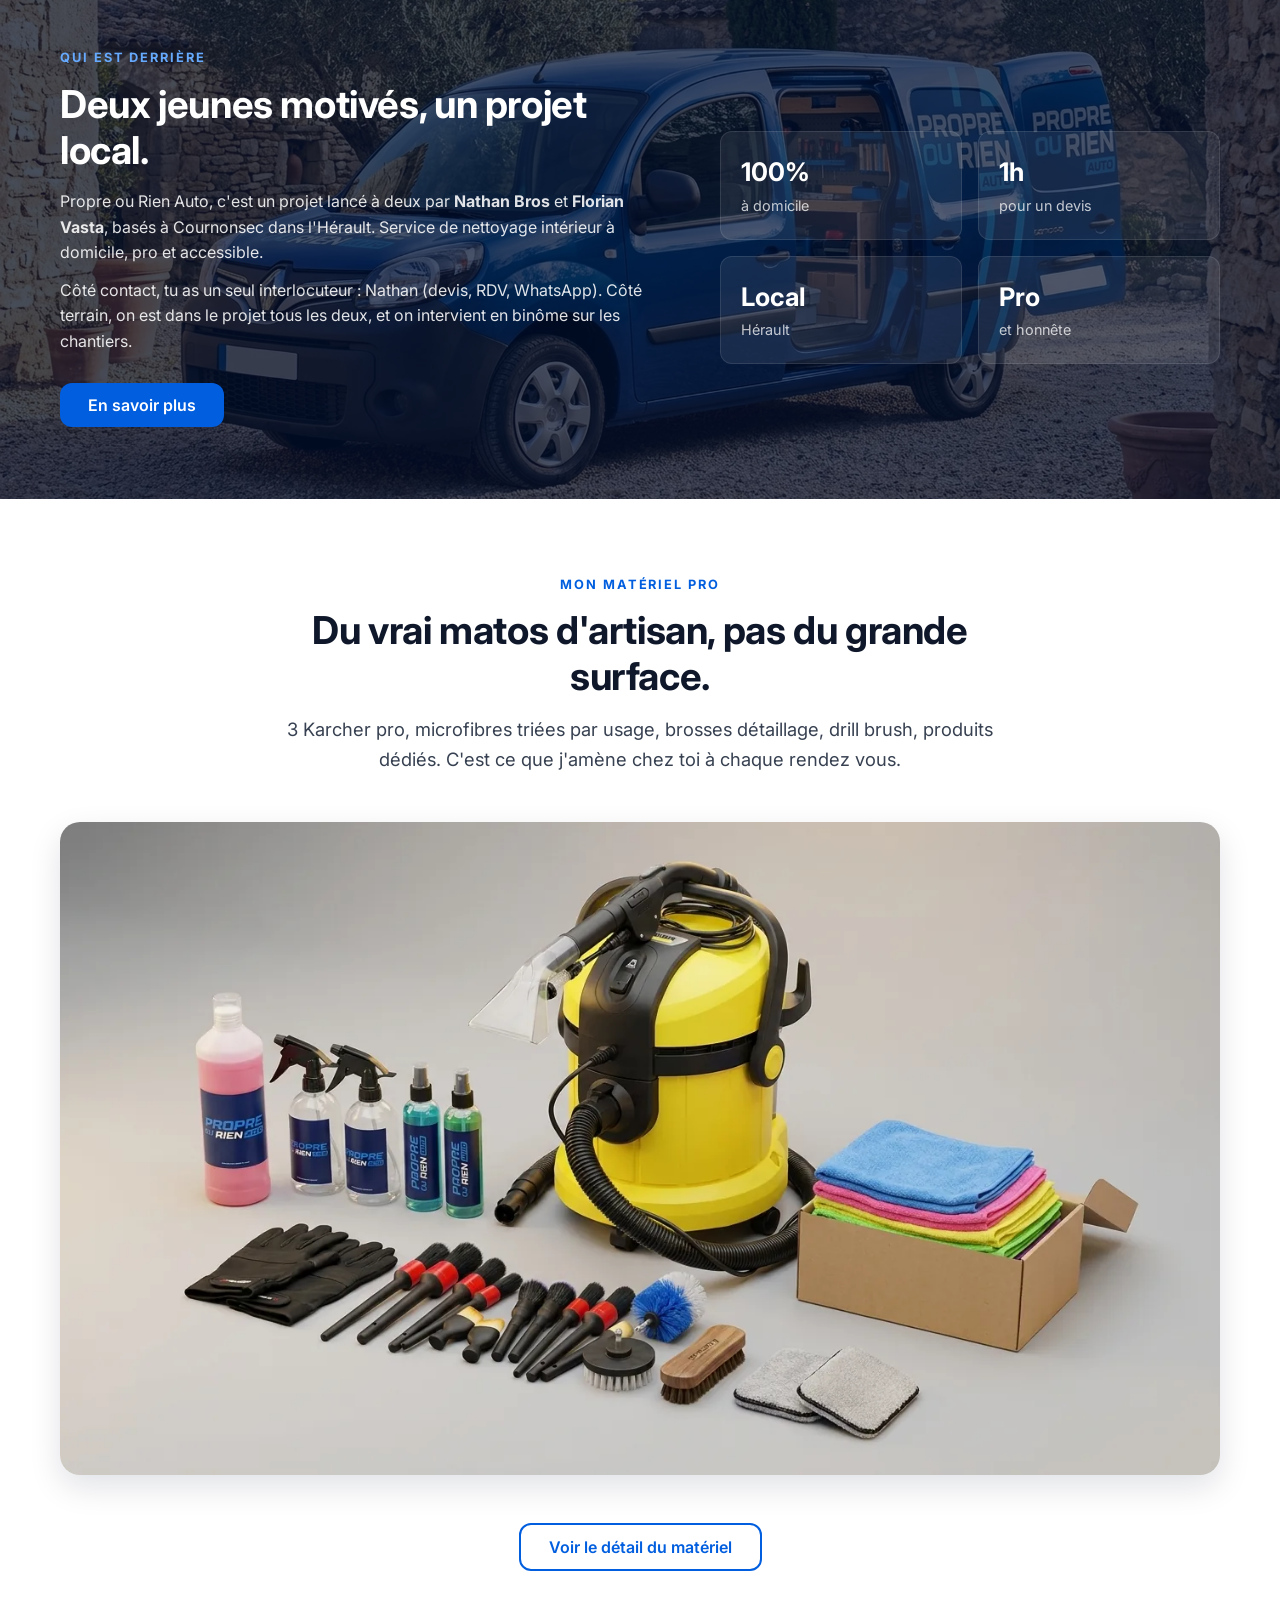
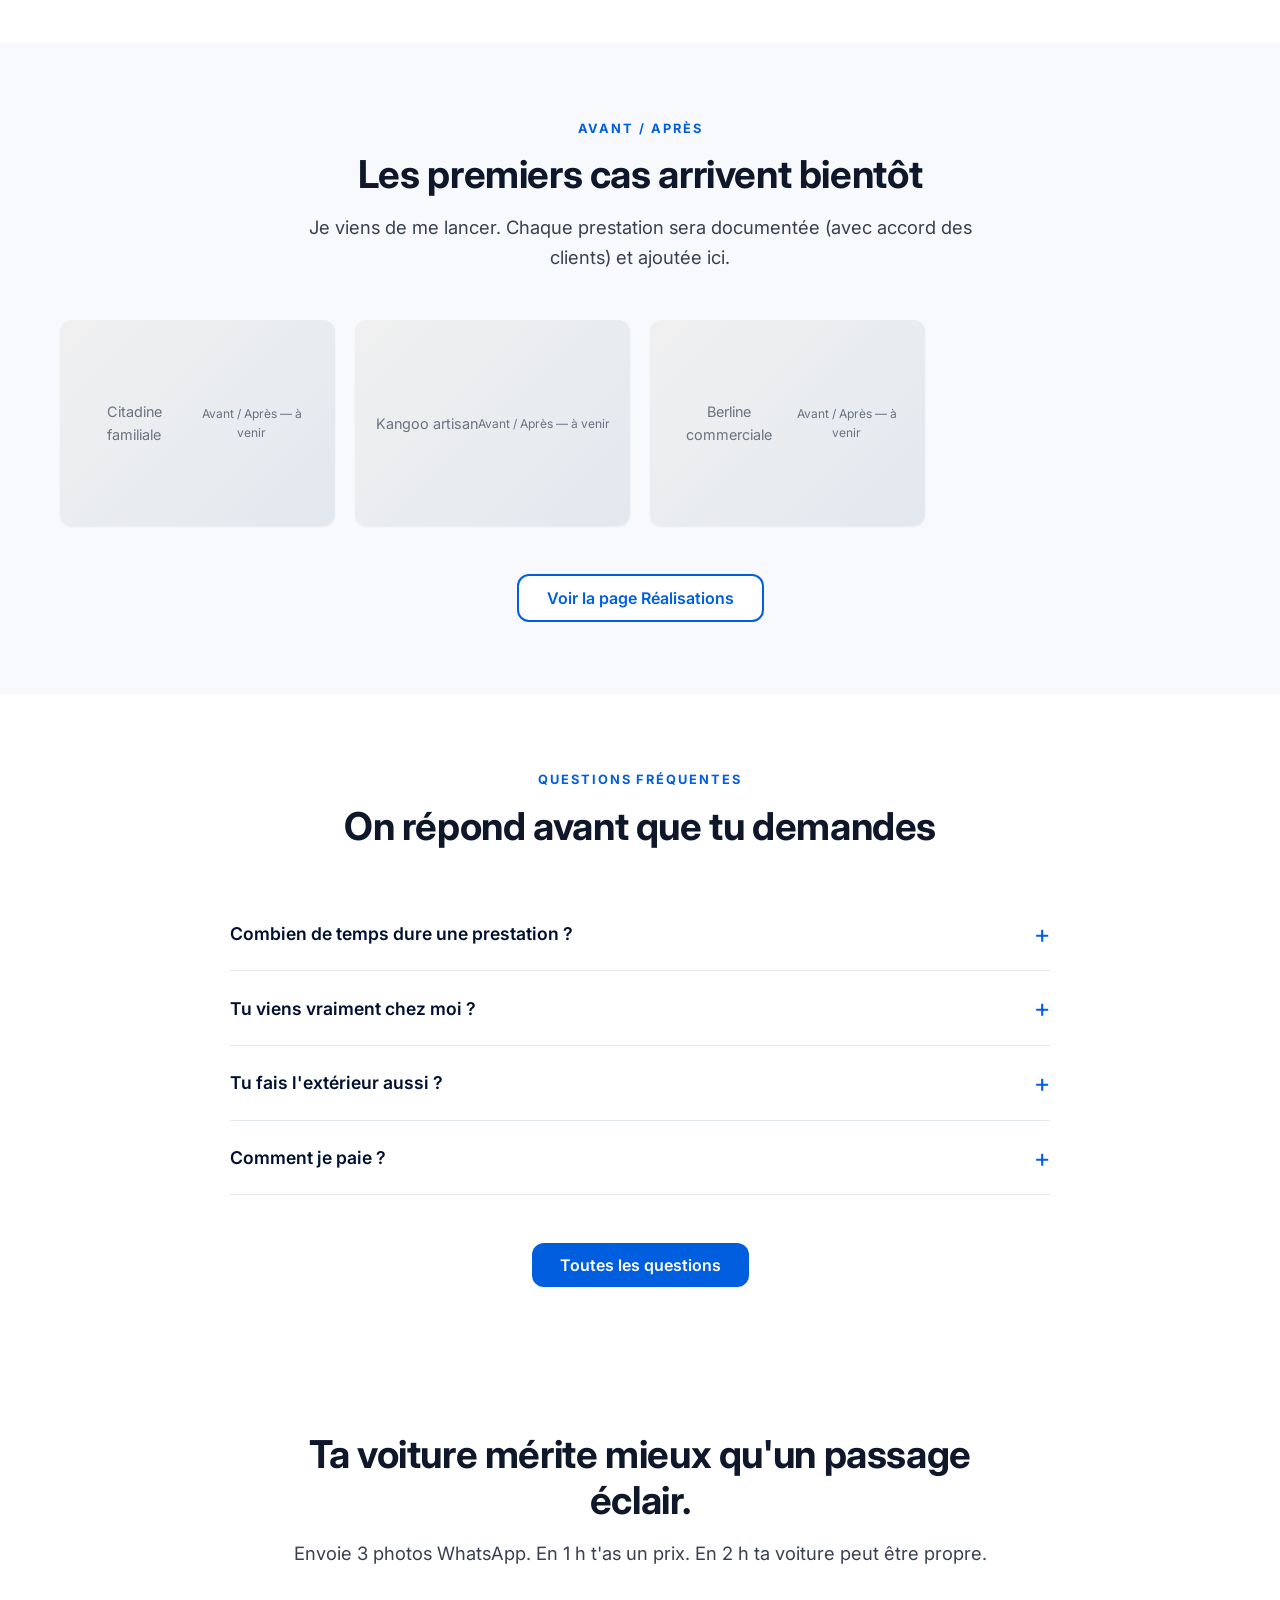
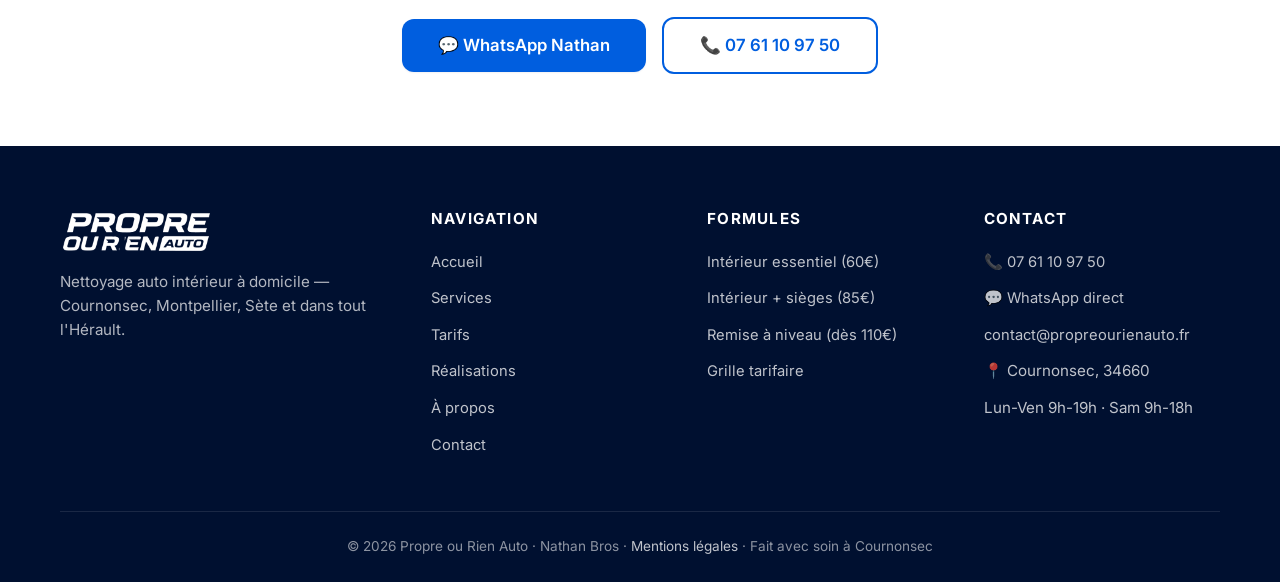
==== commit c0652250: "fix(offre): remove expired Quinzaine du Propre banner (ended 9 Aug) Co-Authored-By: Claude Opus 5.5 " ====
--- a/index.html
+++ b/index.html
@@ -492,20 +492,6 @@
     </div>
   </section>
 
-  <!-- Offre limitée : Quinzaine du Propre (27/07 → 09/08) -->
-  <section class="section bg-gray">
-    <div class="container">
-      <div class="offer-banner">
-        <span class="eyebrow" style="color: rgba(255,255,255,.9);">⏳ Offre limitée — jusqu'au dimanche 9 août</span>
-        <h2>Ton option offerte, jusqu'à 20 € de valeur</h2>
-        <p>Toute prestation <strong>réservée avant le dimanche 9 août</strong> repart avec l'option de ton choix offerte : <strong>traitement anti-odeur</strong> (20 €), <strong>poils d'animaux</strong> (15 €), <strong>détachage localisé</strong> (10 €) ou <strong>coffre approfondi</strong> (10 €).</p>
-        <p>Les tarifs ne bougent pas — c'est du travail en plus, offert. L'intervention peut avoir lieu après le 9 août : seule la date de réservation compte. Cumulable avec l'<a href="/tarifs.html#groupe" style="color:white;text-decoration:underline;">offre groupée 3 véhicules = -20 €</a>.</p>
-        <p style="font-size:.92rem; opacity:.92; margin-top:14px;"><strong>Une seule option offerte par réservation</strong>, pas par véhicule — y compris si tu regroupes 3 voitures. Le détachage dépend de l'état et de l'ancienneté de la trace : on l'atténue au maximum, on ne promet jamais une disparition totale.</p>
-        <a href="https://wa.me/33761109750?text=Salut%20Nathan%2C%20je%20r%C3%A9serve%20avant%20le%209%20ao%C3%BBt%20pour%20avoir%20mon%20option%20offerte.%20Voici%203%20photos%20%3A" class="btn btn-secondary btn-lg" style="background: white; border-color: white; margin-top: 16px;">💬 Je réserve mon option offerte</a>
-      </div>
-    </div>
-  </section>
-
   <!-- Qui est derrière -->
   <section class="section pro-section">
     <div class="container">
